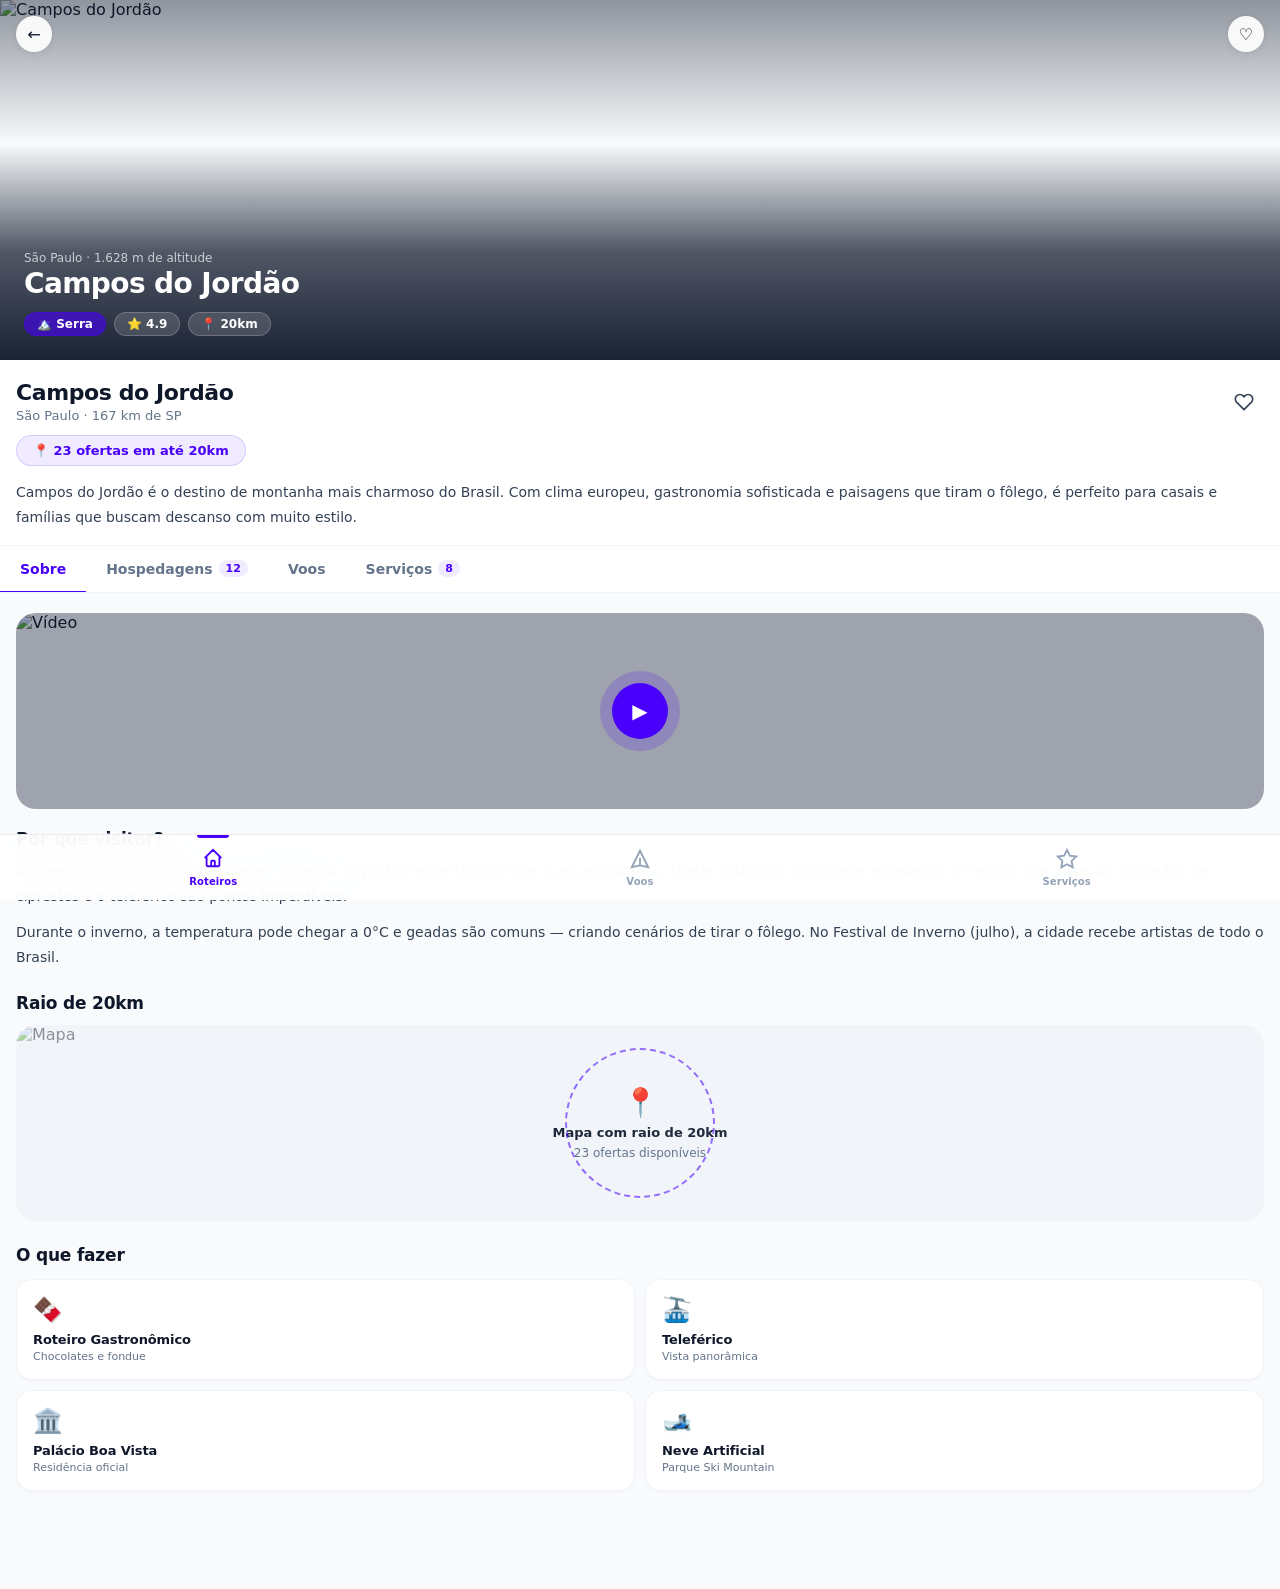
==== roteiro-detalhe.html @ 746cb471 "feat: protótipo navegável Fase 3 — Roteiros, Voos e Serviços Design system v2 mobile-first com primá" ====
<!DOCTYPE html>
<html lang="pt-BR">
<head>
  <meta charset="UTF-8">
  <meta name="viewport" content="width=device-width, initial-scale=1, viewport-fit=cover">
  <title>Campos do Jordão — 5S Hospedagem</title>
  <link rel="stylesheet" href="_styles.css">
</head>
<body>

<main class="app-content no-header">

  <!-- Hero do Destino -->
  <div style="position:relative;height:360px;overflow:hidden;">
    <img src="https://picsum.photos/seed/camposjordao-wide/800/500" alt="Campos do Jordão" style="width:100%;height:100%;object-fit:cover;">
    <div style="position:absolute;inset:0;background:linear-gradient(to bottom,rgba(15,23,42,.45) 0%,transparent 40%,rgba(15,23,42,.72) 70%,rgba(15,23,42,.95) 100%);"></div>
    <div style="position:absolute;top:0;left:0;right:0;z-index:2;display:flex;justify-content:space-between;padding:16px;">
      <a href="roteiros.html" class="gallery-btn">←</a>
      <button class="gallery-btn">♡</button>
    </div>
    <div style="position:absolute;bottom:0;left:0;right:0;z-index:2;padding:24px;">
      <div class="hdc-state">São Paulo · 1.628 m de altitude</div>
      <div class="hdc-title">Campos do Jordão</div>
      <div class="hdc-meta">
        <span class="hdc-tag">🏔️ Serra</span>
        <span class="hdc-tag-white">⭐ 4.9</span>
        <span class="hdc-tag-white">📍 20km</span>
      </div>
    </div>
  </div>

  <!-- Resumo -->
  <div style="padding:20px 16px 16px;background:var(--surface);border-bottom:1px solid var(--border-2);">
    <div class="row-b" style="margin-bottom:12px;">
      <div>
        <h1 style="font-size:22px;font-weight:900;letter-spacing:-.4px;margin-bottom:3px;">Campos do Jordão</h1>
        <p style="font-size:13px;color:var(--muted);">São Paulo · 167 km de SP</p>
      </div>
      <button class="icon-btn">
        <svg width="20" height="20" viewBox="0 0 24 24" fill="none" stroke="currentColor" stroke-width="2"><path d="M20.84 4.61a5.5 5.5 0 0 0-7.78 0L12 5.67l-1.06-1.06a5.5 5.5 0 0 0-7.78 7.78l1.06 1.06L12 21.23l7.78-7.78 1.06-1.06a5.5 5.5 0 0 0 0-7.78z"/></svg>
      </button>
    </div>
    <span class="radius-badge">📍 23 ofertas em até 20km</span>
    <p style="font-size:14px;color:var(--ink-3);line-height:1.75;margin-top:14px;">
      Campos do Jordão é o destino de montanha mais charmoso do Brasil. Com clima europeu, gastronomia sofisticada e paisagens que tiram o fôlego, é perfeito para casais e famílias que buscam descanso com muito estilo.
    </p>
  </div>

  <!-- Tab Nav -->
  <div class="tab-nav" id="tabNav">
    <button class="tab-btn active" onclick="showTab('sobre', this)">Sobre</button>
    <button class="tab-btn" onclick="showTab('hospedagens', this)">Hospedagens <span class="tab-count">12</span></button>
    <button class="tab-btn" onclick="showTab('voos', this)">Voos</button>
    <button class="tab-btn" onclick="showTab('servicos', this)">Serviços <span class="tab-count">8</span></button>
  </div>

  <!-- Tab: Sobre -->
  <div class="tab-panel active" id="tab-sobre">

    <!-- Vídeo placeholder -->
    <div style="border-radius:var(--r-xl);overflow:hidden;height:196px;position:relative;cursor:pointer;margin-bottom:20px;">
      <img src="https://picsum.photos/seed/campos-video/800/400" alt="Vídeo" style="width:100%;height:100%;object-fit:cover;">
      <div style="position:absolute;inset:0;background:rgba(15,23,42,.38);display:flex;align-items:center;justify-content:center;">
        <div style="width:56px;height:56px;background:var(--p);border-radius:50%;display:flex;align-items:center;justify-content:center;font-size:20px;color:#fff;box-shadow:0 0 0 12px rgba(73,1,251,.18);">▶</div>
      </div>
    </div>

    <h3 style="font-size:17px;font-weight:800;letter-spacing:-.2px;margin-bottom:10px;">Por que visitar?</h3>
    <p style="font-size:14px;color:var(--ink-3);line-height:1.75;margin-bottom:12px;">
      Conhecida como a "Suíça Brasileira", Campos do Jordão encanta com suas ruas arborizadas, chalés rústicos e chocolates artesanais. O Palácio Boa Vista, as alamedas de ciprestes e o teleférico são pontos imperdíveis.
    </p>
    <p style="font-size:14px;color:var(--ink-3);line-height:1.75;margin-bottom:24px;">
      Durante o inverno, a temperatura pode chegar a 0°C e geadas são comuns — criando cenários de tirar o fôlego. No Festival de Inverno (julho), a cidade recebe artistas de todo o Brasil.
    </p>

    <!-- Mapa placeholder -->
    <h3 style="font-size:17px;font-weight:800;letter-spacing:-.2px;margin-bottom:12px;">Raio de 20km</h3>
    <div style="border-radius:var(--r-xl);overflow:hidden;height:196px;position:relative;margin-bottom:24px;background:var(--surface-3);">
      <img src="https://picsum.photos/seed/map-campos/800/400" alt="Mapa" style="position:absolute;inset:0;width:100%;height:100%;object-fit:cover;opacity:.45;">
      <div style="position:absolute;inset:0;display:flex;align-items:center;justify-content:center;flex-direction:column;gap:6px;">
        <div style="width:150px;height:150px;border:2px dashed var(--p);border-radius:50%;opacity:.55;position:absolute;"></div>
        <div style="font-size:28px;">📍</div>
        <div style="font-size:13px;font-weight:700;color:var(--ink-2);">Mapa com raio de 20km</div>
        <div style="font-size:12px;color:var(--muted);">23 ofertas disponíveis</div>
      </div>
    </div>

    <!-- O que fazer -->
    <h3 style="font-size:17px;font-weight:800;letter-spacing:-.2px;margin-bottom:14px;">O que fazer</h3>
    <div style="display:grid;grid-template-columns:1fr 1fr;gap:10px;">
      <div style="background:var(--surface);border-radius:var(--r-lg);padding:16px;box-shadow:var(--s-1);border:1px solid var(--border-2);">
        <div style="font-size:24px;margin-bottom:8px;">🍫</div>
        <div style="font-size:13px;font-weight:700;letter-spacing:-.1px;">Roteiro Gastronômico</div>
        <div style="font-size:11px;color:var(--muted);margin-top:3px;">Chocolates e fondue</div>
      </div>
      <div style="background:var(--surface);border-radius:var(--r-lg);padding:16px;box-shadow:var(--s-1);border:1px solid var(--border-2);">
        <div style="font-size:24px;margin-bottom:8px;">🚠</div>
        <div style="font-size:13px;font-weight:700;letter-spacing:-.1px;">Teleférico</div>
        <div style="font-size:11px;color:var(--muted);margin-top:3px;">Vista panorâmica</div>
      </div>
      <div style="background:var(--surface);border-radius:var(--r-lg);padding:16px;box-shadow:var(--s-1);border:1px solid var(--border-2);">
        <div style="font-size:24px;margin-bottom:8px;">🏛️</div>
        <div style="font-size:13px;font-weight:700;letter-spacing:-.1px;">Palácio Boa Vista</div>
        <div style="font-size:11px;color:var(--muted);margin-top:3px;">Residência oficial</div>
      </div>
      <div style="background:var(--surface);border-radius:var(--r-lg);padding:16px;box-shadow:var(--s-1);border:1px solid var(--border-2);">
        <div style="font-size:24px;margin-bottom:8px;">🎿</div>
        <div style="font-size:13px;font-weight:700;letter-spacing:-.1px;">Neve Artificial</div>
        <div style="font-size:11px;color:var(--muted);margin-top:3px;">Parque Ski Mountain</div>
      </div>
    </div>
  </div>

  <!-- Tab: Hospedagens -->
  <div class="tab-panel" id="tab-hospedagens">
    <div class="chip-row" style="padding:0;margin-bottom:14px;">
      <button class="chip active" onclick="filterTabChip(this)">Todos</button>
      <button class="chip" onclick="filterTabChip(this)">Hotel</button>
      <button class="chip" onclick="filterTabChip(this)">Pousada</button>
      <button class="chip" onclick="filterTabChip(this)">Chalé</button>
      <button class="chip" onclick="filterTabChip(this)">Resort</button>
    </div>
    <p style="font-size:13px;color:var(--muted);margin-bottom:16px;">12 opções em até 20km de Campos do Jordão</p>
    <div class="hosp-list">
      <a href="roteiro-detalhe.html">
      <div class="hosp-card">
        <img src="https://picsum.photos/seed/hotel-campos1/200/200" alt="Hotel">
        <div class="hosp-body">
          <div class="hosp-name">Hotel Villa di Montagna</div>
          <div class="hosp-type">3,2 km · Pousada · 4 estrelas</div>
          <div class="hosp-footer">
            <div class="hosp-rating">★ 4.9 · (128)</div>
            <div class="hosp-price">R$480<span>/noite</span></div>
          </div>
        </div>
      </div>
      </a>
      <a href="roteiro-detalhe.html">
      <div class="hosp-card">
        <img src="https://picsum.photos/seed/hotel-campos2/200/200" alt="Chalé">
        <div class="hosp-body">
          <div class="hosp-name">Chalé Capivari Suite</div>
          <div class="hosp-type">1,8 km · Chalé · Boutique</div>
          <div class="hosp-footer">
            <div class="hosp-rating">★ 4.8 · (94)</div>
            <div class="hosp-price">R$320<span>/noite</span></div>
          </div>
        </div>
      </div>
      </a>
      <a href="roteiro-detalhe.html">
      <div class="hosp-card">
        <img src="https://picsum.photos/seed/hotel-campos3/200/200" alt="Pousada">
        <div class="hosp-body">
          <div class="hosp-name">Pousada das Orquídeas</div>
          <div class="hosp-type">6,4 km · Pousada · Familiar</div>
          <div class="hosp-footer">
            <div class="hosp-rating">★ 4.7 · (61)</div>
            <div class="hosp-price">R$210<span>/noite</span></div>
          </div>
        </div>
      </div>
      </a>
      <a href="roteiro-detalhe.html">
      <div class="hosp-card">
        <img src="https://picsum.photos/seed/hotel-campos4/200/200" alt="Resort">
        <div class="hosp-body">
          <div class="hosp-name">Resort Toriba</div>
          <div class="hosp-type">4,1 km · Resort · Luxo</div>
          <div class="hosp-footer">
            <div class="hosp-rating">★ 4.9 · (312)</div>
            <div class="hosp-price">R$950<span>/noite</span></div>
          </div>
        </div>
      </div>
      </a>
    </div>
  </div>

  <!-- Tab: Voos -->
  <div class="tab-panel" id="tab-voos">
    <div style="background:var(--p-08);border-radius:var(--r-lg);padding:14px 16px;margin-bottom:20px;display:flex;gap:12px;align-items:flex-start;border:1px solid var(--p-14);">
      <span style="font-size:20px;">✈️</span>
      <div>
        <p style="font-size:13px;font-weight:700;color:var(--p);margin-bottom:3px;">Aeroporto mais próximo</p>
        <p style="font-size:13px;color:var(--ink-3);line-height:1.5;">São José dos Campos (SJK) — 54 km · ou Congonhas (CGH) · 167 km</p>
      </div>
    </div>
    <h3 style="font-size:17px;font-weight:800;letter-spacing:-.2px;margin-bottom:14px;">Voos disponíveis</h3>
    <div class="flight-list">

      <div class="flight-card best" onclick="openModal()">
        <div class="flight-best-label">Melhor opção</div>
        <div class="fl-airline" style="margin-top:10px;">
          <div class="fl-airline-logo" style="background:var(--p-08);color:var(--p);">AZ</div>
          <div class="fl-airline-name">Azul Linhas Aéreas</div>
        </div>
        <div class="fl-route">
          <div style="text-align:left;">
            <div class="fl-time">07:30</div>
            <div style="font-size:11px;color:var(--muted);">PTO</div>
          </div>
          <div class="fl-mid">
            <div class="fl-duration">1h 45min</div>
            <div class="fl-mid-line"></div>
            <div class="fl-direct">Direto</div>
          </div>
          <div style="text-align:right;">
            <div class="fl-time">09:15</div>
            <div style="font-size:11px;color:var(--muted);">SJK</div>
          </div>
        </div>
        <div class="fl-footer">
          <div>
            <div class="fl-price">R$ 487</div>
            <div class="fl-price-note">por pessoa · ida e volta</div>
          </div>
          <button class="btn-fl" onclick="event.stopPropagation();openModal()">Ver voo</button>
        </div>
      </div>

      <div class="flight-card" onclick="openModal()">
        <div class="fl-airline">
          <div class="fl-airline-logo" style="background:#fff0f0;color:#c00;">LA</div>
          <div class="fl-airline-name">LATAM Airlines</div>
        </div>
        <div class="fl-route">
          <div style="text-align:left;">
            <div class="fl-time">13:50</div>
            <div style="font-size:11px;color:var(--muted);">PTO</div>
          </div>
          <div class="fl-mid">
            <div class="fl-duration">2h 20min</div>
            <div class="fl-mid-line"></div>
            <div class="fl-stop">1 escala</div>
          </div>
          <div style="text-align:right;">
            <div class="fl-time">16:10</div>
            <div style="font-size:11px;color:var(--muted);">CGH</div>
          </div>
        </div>
        <div class="fl-footer">
          <div>
            <div class="fl-price">R$ 612</div>
            <div class="fl-price-note">por pessoa · ida e volta</div>
          </div>
          <button class="btn-fl" onclick="event.stopPropagation();openModal()">Ver voo</button>
        </div>
      </div>

    </div>
    <a href="voos.html" style="display:block;text-align:center;margin-top:20px;font-size:14px;font-weight:700;color:var(--p);">Ver mais voos →</a>
  </div>

  <!-- Tab: Serviços -->
  <div class="tab-panel" id="tab-servicos">
    <div class="chip-row" style="padding:0;margin-bottom:14px;">
      <button class="chip active" onclick="filterTabChip(this)">Todos</button>
      <button class="chip" onclick="filterTabChip(this)">🍽️ Gastro</button>
      <button class="chip" onclick="filterTabChip(this)">🧗 Aventura</button>
      <button class="chip" onclick="filterTabChip(this)">💆 Spa</button>
      <button class="chip" onclick="filterTabChip(this)">🏛️ Cultura</button>
    </div>
    <p style="font-size:13px;color:var(--muted);margin-bottom:16px;">8 serviços disponíveis na região</p>
    <div class="exp-grid">
      <a href="servico-detalhe.html">
      <div class="exp-card">
        <div class="card-carousel">
          <div class="cc-track">
            <img src="https://picsum.photos/seed/fondue-campos/400/280" alt="Fondue">
            <img src="https://picsum.photos/seed/fondue-campos-2/400/280" alt="Fondue">
            <img src="https://picsum.photos/seed/fondue-campos-3/400/280" alt="Fondue">
          </div>
          <div class="cc-dots">
            <span class="cc-dot active"></span><span class="cc-dot"></span><span class="cc-dot"></span>
          </div>
          <button class="cc-fav" onclick="event.preventDefault()">♡</button>
        </div>
        <div class="exp-body">
          <div class="exp-cat gastro">Gastronomia</div>
          <h3>Jantar de Fondue Suíço</h3>
          <div class="exp-rating"><span class="star">★</span> 4.9 · (87)</div>
          <div class="exp-price">R$ 180 <span>/ pessoa</span></div>
        </div>
      </div>
      </a>
      <a href="servico-detalhe.html">
      <div class="exp-card">
        <div class="card-carousel">
          <div class="cc-track">
            <img src="https://picsum.photos/seed/trekking-campos/400/280" alt="Trekking">
            <img src="https://picsum.photos/seed/trekking-campos-2/400/280" alt="Trekking">
            <img src="https://picsum.photos/seed/trekking-campos-3/400/280" alt="Trekking">
          </div>
          <div class="cc-dots">
            <span class="cc-dot active"></span><span class="cc-dot"></span><span class="cc-dot"></span>
          </div>
          <button class="cc-fav" onclick="event.preventDefault()">♡</button>
        </div>
        <div class="exp-body">
          <div class="exp-cat aventura">Aventura</div>
          <h3>Trekking Pico do Itapeva</h3>
          <div class="exp-rating"><span class="star">★</span> 4.8 · (54)</div>
          <div class="exp-price">R$ 90 <span>/ pessoa</span></div>
        </div>
      </div>
      </a>
      <a href="servico-detalhe.html">
      <div class="exp-card">
        <div class="card-carousel">
          <div class="cc-track">
            <img src="https://picsum.photos/seed/spa-campos/400/280" alt="Spa">
            <img src="https://picsum.photos/seed/spa-campos-2/400/280" alt="Spa">
            <img src="https://picsum.photos/seed/spa-campos-3/400/280" alt="Spa">
          </div>
          <div class="cc-dots">
            <span class="cc-dot active"></span><span class="cc-dot"></span><span class="cc-dot"></span>
          </div>
          <button class="cc-fav" onclick="event.preventDefault()">♡</button>
        </div>
        <div class="exp-body">
          <div class="exp-cat spa">Spa & Bem-estar</div>
          <h3>Day Spa Completo</h3>
          <div class="exp-rating"><span class="star">★</span> 5.0 · (42)</div>
          <div class="exp-price">R$ 350 <span>/ pessoa</span></div>
        </div>
      </div>
      </a>
      <a href="servico-detalhe.html">
      <div class="exp-card">
        <div class="card-carousel">
          <div class="cc-track">
            <img src="https://picsum.photos/seed/chocolate-campos/400/280" alt="Chocolate">
            <img src="https://picsum.photos/seed/chocolate-campos-2/400/280" alt="Chocolate">
            <img src="https://picsum.photos/seed/chocolate-campos-3/400/280" alt="Chocolate">
          </div>
          <div class="cc-dots">
            <span class="cc-dot active"></span><span class="cc-dot"></span><span class="cc-dot"></span>
          </div>
          <button class="cc-fav" onclick="event.preventDefault()">♡</button>
        </div>
        <div class="exp-body">
          <div class="exp-cat gastro">Gastronomia</div>
          <h3>Tour Chocolateria Artesanal</h3>
          <div class="exp-rating"><span class="star">★</span> 4.7 · (130)</div>
          <div class="exp-price">R$ 65 <span>/ pessoa</span></div>
        </div>
      </div>
      </a>
    </div>
    <a href="servicos.html" style="display:block;text-align:center;margin-top:20px;font-size:14px;font-weight:700;color:var(--p);">Ver todos os serviços →</a>
  </div>

</main>

<!-- Bottom Nav -->
<nav class="bottom-nav">
  <a href="roteiros.html" class="bn-item active">
    <div class="bn-icon">
      <svg width="22" height="22" viewBox="0 0 24 24" fill="none" stroke="currentColor" stroke-width="2"><path d="M3 12l2-2m0 0l7-7 7 7M5 10v10a1 1 0 001 1h3m10-11l2 2m-2-2v10a1 1 0 01-1 1h-3m-6 0a1 1 0 001-1v-4a1 1 0 011-1h2a1 1 0 011 1v4a1 1 0 001 1m-6 0h6"/></svg>
    </div>
    <span>Roteiros</span>
  </a>
  <a href="voos.html" class="bn-item">
    <div class="bn-icon">
      <svg width="22" height="22" viewBox="0 0 24 24" fill="none" stroke="currentColor" stroke-width="2"><path d="M12 19l9 2-9-18-9 18 9-2zm0 0v-8"/></svg>
    </div>
    <span>Voos</span>
  </a>
  <a href="servicos.html" class="bn-item">
    <div class="bn-icon">
      <svg width="22" height="22" viewBox="0 0 24 24" fill="none" stroke="currentColor" stroke-width="2"><path d="M12 2l3.09 6.26L22 9.27l-5 4.87 1.18 6.88L12 17.77l-6.18 3.25L7 14.14 2 9.27l6.91-1.01L12 2z"/></svg>
    </div>
    <span>Serviços</span>
  </a>
</nav>

<!-- Modal Parceiro Voos -->
<div class="modal-backdrop" id="modalVoo" onclick="closeModal(event)">
  <div class="bottom-sheet" onclick="event.stopPropagation()">
    <div class="bs-handle"></div>
    <div class="bs-icon">✈️</div>
    <div class="bs-title">Emissão via parceiro</div>
    <div class="bs-desc">
      As passagens aéreas são emitidas pelo nosso parceiro especializado, que cuida de toda a operação e envio das passagens para você.
    </div>
    <div class="bs-actions">
      <button class="btn-whatsapp">💬 Falar com o parceiro</button>
      <button class="btn-outline" onclick="closeModal()">Fechar</button>
    </div>
  </div>
</div>

<script>
function initCarousels() {
  document.querySelectorAll('.cc-track').forEach(track => {
    const dots = track.closest('.card-carousel').querySelectorAll('.cc-dot');
    track.addEventListener('scroll', () => {
      const idx = Math.round(track.scrollLeft / track.offsetWidth);
      dots.forEach((d, i) => d.classList.toggle('active', i === idx));
    }, { passive: true });
  });
}
document.addEventListener('DOMContentLoaded', initCarousels);
function showTab(id, btn) {
  document.querySelectorAll('.tab-panel').forEach(p => p.classList.remove('active'));
  document.querySelectorAll('.tab-btn').forEach(b => b.classList.remove('active'));
  document.getElementById('tab-' + id).classList.add('active');
  btn.classList.add('active');
}
function filterTabChip(el) {
  el.closest('.chip-row').querySelectorAll('.chip').forEach(c => c.classList.remove('active'));
  el.classList.add('active');
}
function openModal() { document.getElementById('modalVoo').classList.add('open'); }
function closeModal(e) {
  if (!e || e.target === document.getElementById('modalVoo')) {
    document.getElementById('modalVoo').classList.remove('open');
  }
}
</script>
</body>
</html>
---- _styles.css ----
/* ====================================================
   5S Hospedagem · Design System v2
   Mobile-first · Premium Travel · #4901FB
   ==================================================== */

/* ── Tokens ─────────────────────────────────────────── */
:root {
  /* Brand */
  --p:        #4901FB;
  --p-dark:   #3800D0;
  --p-deep:   #2B009E;
  --p-08:     rgba(73,1,251,.08);
  --p-14:     rgba(73,1,251,.14);
  --p-24:     rgba(73,1,251,.24);
  --red:      #FF2D55;
  --red-08:   rgba(255,45,85,.08);
  --green:    #00C172;
  --amber:    #FF9500;

  /* Slate neutrals (blue-tinted, premium feel) */
  --ink:      #0F172A;
  --ink-2:    #1E293B;
  --ink-3:    #334155;
  --muted:    #64748B;
  --subtle:   #94A3B8;
  --border:   #E2E8F0;
  --border-2: #F1F5F9;
  --surface:  #FFFFFF;
  --surface-2:#F8FAFC;
  --surface-3:#F1F5F9;

  /* Radius */
  --r-xs:   4px;
  --r-sm:   8px;
  --r-md:   12px;
  --r-lg:   16px;
  --r-xl:   20px;
  --r-2xl:  24px;
  --r-3xl:  32px;
  --r-full: 9999px;

  /* Shadow — layered, soft */
  --s-1: 0 1px 2px rgba(15,23,42,.04);
  --s-2: 0 2px 8px rgba(15,23,42,.06), 0 0 0 1px rgba(15,23,42,.04);
  --s-3: 0 8px 24px rgba(15,23,42,.10), 0 0 0 1px rgba(15,23,42,.04);
  --s-4: 0 20px 48px rgba(15,23,42,.16), 0 0 0 1px rgba(15,23,42,.06);
  --s-p: 0 8px 28px rgba(73,1,251,.28);
  --s-p-sm: 0 4px 12px rgba(73,1,251,.22);

  /* Layout */
  --header-h: 56px;
  --nav-h:    66px;
  --safe-b:   env(safe-area-inset-bottom, 0px);
  --page-px:  16px;
}

/* ── Reset ───────────────────────────────────────────── */
*, *::before, *::after { margin:0; padding:0; box-sizing:border-box; }
html { -webkit-text-size-adjust:100%; scroll-behavior:smooth; }
body {
  font-family: -apple-system, BlinkMacSystemFont, 'Inter', 'SF Pro Text', 'Segoe UI', system-ui, sans-serif;
  background: var(--surface-2);
  color: var(--ink);
  -webkit-font-smoothing: antialiased;
  -moz-osx-font-smoothing: grayscale;
  overscroll-behavior-y: none;
}
a { text-decoration:none; color:inherit; -webkit-tap-highlight-color:transparent; }
img { display:block; max-width:100%; }
button { cursor:pointer; font-family:inherit; border:none; background:none; -webkit-tap-highlight-color:transparent; }
ul, ol { list-style:none; }
input, select, textarea { font-family:inherit; }

/* ── Typography ──────────────────────────────────────── */
.t-display { font-size:34px; font-weight:800; letter-spacing:-1px; line-height:1.1; }
.t-title-1 { font-size:26px; font-weight:800; letter-spacing:-.6px; line-height:1.2; }
.t-title-2 { font-size:20px; font-weight:700; letter-spacing:-.4px; line-height:1.3; }
.t-title-3 { font-size:17px; font-weight:700; letter-spacing:-.2px; line-height:1.4; }
.t-body     { font-size:15px; font-weight:400; line-height:1.6; }
.t-body-sm  { font-size:13px; font-weight:400; line-height:1.5; }
.t-caption  { font-size:11px; font-weight:600; letter-spacing:.4px; text-transform:uppercase; }
.t-label    { font-size:12px; font-weight:500; }
.fw-400 { font-weight:400; } .fw-500 { font-weight:500; }
.fw-600 { font-weight:600; } .fw-700 { font-weight:700; }
.fw-800 { font-weight:800; } .fw-900 { font-weight:900; }
.c-ink    { color:var(--ink); }
.c-muted  { color:var(--muted); }
.c-subtle { color:var(--subtle); }
.c-p      { color:var(--p); }
.c-red    { color:var(--red); }
.c-white  { color:#fff; }

/* ── App Shell ───────────────────────────────────────── */
.app-shell { display:flex; flex-direction:column; min-height:100dvh; }

.app-header {
  position: fixed; top:0; left:0; right:0; z-index:200;
  height: var(--header-h);
  background: rgba(255,255,255,.92);
  backdrop-filter: blur(24px) saturate(200%);
  -webkit-backdrop-filter: blur(24px) saturate(200%);
  border-bottom: .5px solid rgba(15,23,42,.08);
  display: flex; align-items:center;
  padding: 0 var(--page-px);
  gap: 10px;
}
.app-header.transparent {
  background: transparent;
  backdrop-filter: none;
  border-bottom: none;
  position: absolute;
}
.app-logo {
  flex: 1;
  display: flex; flex-direction:column;
}
.app-logo-name {
  font-size: 18px; font-weight: 900;
  color: var(--p); letter-spacing: -.5px;
  line-height: 1.1;
}
.app-logo-sub {
  font-size: 10px; font-weight: 500;
  color: var(--muted); letter-spacing: .1px;
}

.app-content {
  flex: 1;
  padding-top: var(--header-h);
  padding-bottom: calc(var(--nav-h) + var(--safe-b) + 12px);
}
.app-content.no-header { padding-top: 0; }

.icon-btn {
  width: 40px; height: 40px;
  border-radius: var(--r-full);
  display: flex; align-items:center; justify-content:center;
  color: var(--ink-3); font-size:18px;
  transition: background .15s;
  flex-shrink: 0;
}
.icon-btn:hover { background: var(--surface-3); }
.avatar-btn {
  width: 36px; height: 36px;
  border-radius: var(--r-full);
  background: linear-gradient(135deg, var(--p), #7c3aed);
  color: #fff; font-size: 14px; font-weight: 800;
  display: flex; align-items:center; justify-content:center;
  flex-shrink: 0;
  border: 2px solid rgba(255,255,255,.9);
  box-shadow: var(--s-p-sm);
}

/* ── Bottom Nav ──────────────────────────────────────── */
.bottom-nav {
  position: fixed; bottom:0; left:0; right:0; z-index:200;
  height: calc(var(--nav-h) + var(--safe-b));
  background: rgba(255,255,255,.94);
  backdrop-filter: blur(32px) saturate(200%);
  -webkit-backdrop-filter: blur(32px) saturate(200%);
  border-top: .5px solid rgba(15,23,42,.08);
  display: flex; align-items:flex-start;
  padding-top: 8px;
  padding-bottom: var(--safe-b);
}
.bn-item {
  flex: 1;
  display: flex; flex-direction:column;
  align-items: center; gap: 3px;
  padding: 2px 4px;
  color: var(--subtle);
  font-size: 10px; font-weight: 600;
  letter-spacing: .1px;
  position: relative;
  transition: color .2s;
}
.bn-item.active { color: var(--p); }
.bn-item.active::before {
  content: '';
  position: absolute; top: -8px;
  left: 50%; transform: translateX(-50%);
  width: 32px; height: 3px;
  background: var(--p);
  border-radius: 0 0 var(--r-full) var(--r-full);
  animation: slideIn .25s cubic-bezier(.34,1.56,.64,1) both;
}
@keyframes slideIn { from { width:0; opacity:0; } to { width:32px; opacity:1; } }
.bn-icon {
  width: 28px; height: 28px;
  display: flex; align-items:center; justify-content:center;
  transition: transform .2s cubic-bezier(.34,1.56,.64,1);
}
.bn-item.active .bn-icon { transform: translateY(-1px); }

/* ── Search Pill ─────────────────────────────────────── */
.search-pill {
  display: flex; align-items:center; gap:14px;
  background: var(--surface);
  border-radius: var(--r-full);
  box-shadow: var(--s-3);
  padding: 12px 14px 12px 16px;
  cursor: pointer;
  transition: box-shadow .2s, transform .15s;
  border: 1.5px solid transparent;
}
.search-pill:hover {
  box-shadow: var(--s-4);
  border-color: var(--p-14);
  transform: translateY(-1px);
}
.search-pill:active { transform: scale(.98); }
.sp-icon { color: var(--p); flex-shrink:0; display:flex; }
.sp-body { flex:1; min-width:0; }
.sp-main { display:block; font-size:15px; font-weight:700; color:var(--ink); letter-spacing:-.1px; }
.sp-sub  { display:block; font-size:12px; color:var(--subtle); margin-top:1px; }
.sp-btn {
  width: 38px; height: 38px;
  background: var(--p);
  border-radius: var(--r-full);
  display: flex; align-items:center; justify-content:center;
  flex-shrink: 0;
  color: #fff; font-size:16px;
  box-shadow: var(--s-p-sm);
}

/* ── Chip Row ────────────────────────────────────────── */
.chip-row {
  display: flex; gap: 8px;
  overflow-x: auto; padding: 0 var(--page-px);
  scrollbar-width: none; -webkit-overflow-scrolling: touch;
  scroll-snap-type: x mandatory;
}
.chip-row::-webkit-scrollbar { display:none; }
.chip {
  display: inline-flex; align-items:center; gap:5px;
  white-space: nowrap; flex-shrink: 0;
  background: var(--surface);
  border: 1.5px solid var(--border);
  border-radius: var(--r-full);
  padding: 8px 15px;
  font-size: 13px; font-weight: 600;
  color: var(--ink-3);
  cursor: pointer;
  transition: all .15s;
  scroll-snap-align: start;
}
.chip:hover { border-color: var(--ink-3); }
.chip:active { transform: scale(.95); }
.chip.active {
  background: var(--ink);
  border-color: var(--ink);
  color: #fff;
}

/* ── Section ─────────────────────────────────────────── */
.section { padding: 28px 0; }
.section-hd {
  display: flex; justify-content:space-between; align-items:center;
  padding: 0 var(--page-px); margin-bottom:18px;
}
.section-hd-title {
  font-size: 20px; font-weight: 800; letter-spacing:-.4px;
}
.section-hd-link {
  font-size: 13px; font-weight: 600; color: var(--p);
}
.section-hd-link:hover { text-decoration:underline; }

/* ── Hero Destination Card (full-width, tall) ────────── */
.hero-dest-card {
  margin: 0 var(--page-px);
  border-radius: var(--r-2xl);
  overflow: hidden;
  aspect-ratio: 4/5;
  position: relative;
  cursor: pointer;
  box-shadow: var(--s-3);
}
.hero-dest-card img {
  width:100%; height:100%; object-fit:cover;
  transition: transform .4s ease;
}
.hero-dest-card:hover img { transform: scale(1.03); }
.hero-dest-card::after {
  content:'';
  position:absolute; inset:0;
  background: linear-gradient(to bottom,
    rgba(15,23,42,0) 35%,
    rgba(15,23,42,.7) 75%,
    rgba(15,23,42,.92) 100%
  );
}
.hdc-content {
  position: absolute; bottom:0; left:0; right:0; z-index:2;
  padding: 24px;
}
.hdc-badge {
  display: inline-flex; align-items:center; gap:5px;
  background: rgba(255,255,255,.15);
  backdrop-filter: blur(8px);
  border: 1px solid rgba(255,255,255,.2);
  border-radius: var(--r-full);
  color: #fff; font-size:11px; font-weight:700;
  padding: 4px 12px; margin-bottom:10px;
  letter-spacing:.3px; text-transform:uppercase;
}
.hdc-state { font-size:12px; color:rgba(255,255,255,.7); margin-bottom:4px; font-weight:500; }
.hdc-title { font-size:28px; font-weight:900; color:#fff; letter-spacing:-.6px; line-height:1.1; margin-bottom:12px; }
.hdc-meta { display:flex; gap:8px; flex-wrap:wrap; }
.hdc-tag {
  background: rgba(73,1,251,.6);
  backdrop-filter: blur(8px);
  border: 1px solid rgba(73,1,251,.4);
  border-radius: var(--r-full);
  color: #fff; font-size:12px; font-weight:600;
  padding: 4px 12px;
}
.hdc-tag-white {
  background: rgba(255,255,255,.15);
  backdrop-filter: blur(8px);
  border: 1px solid rgba(255,255,255,.2);
  border-radius: var(--r-full);
  color: #fff; font-size:12px; font-weight:600;
  padding: 4px 12px;
}

/* ── Destination Card (scroll horizontal) ────────────── */
.dest-scroll {
  display: flex; gap: 14px;
  overflow-x: auto; padding: 4px var(--page-px) 4px;
  scrollbar-width:none; -webkit-overflow-scrolling:touch;
  scroll-snap-type: x mandatory;
}
.dest-scroll::-webkit-scrollbar { display:none; }
.dest-card {
  flex-shrink:0; width: 190px;
  background: var(--surface);
  border-radius: var(--r-xl);
  overflow: hidden;
  box-shadow: var(--s-2);
  cursor: pointer;
  transition: all .2s;
  scroll-snap-align: start;
  position: relative;
}
.dest-card:hover { transform:translateY(-3px); box-shadow:var(--s-3); }
.dest-card img { width:100%; height:130px; object-fit:cover; }
.dest-card-body { padding:12px 13px 14px; }
.dc-state { font-size:10px; font-weight:700; color:var(--subtle); text-transform:uppercase; letter-spacing:.5px; margin-bottom:3px; }
.dest-card h3 { font-size:15px; font-weight:800; letter-spacing:-.2px; margin-bottom:8px; }
.dc-meta { display:flex; justify-content:space-between; align-items:center; }
.dc-offers { font-size:12px; font-weight:600; color:var(--p); }
.dc-dist { font-size:11px; color:var(--subtle); }
.dest-card .heart {
  position:absolute; top:10px; right:10px;
  width:28px; height:28px;
  background:rgba(255,255,255,.85);
  backdrop-filter:blur(4px);
  border-radius:var(--r-full);
  display:flex; align-items:center; justify-content:center;
  font-size:13px; color:var(--subtle);
  box-shadow:var(--s-1);
}

/* ── Grid Cards (2-col) ──────────────────────────────── */
.dest-grid {
  display: grid; grid-template-columns:1fr 1fr;
  gap: 14px; padding: 0 var(--page-px);
}
.dest-grid-card {
  background: var(--surface);
  border-radius: var(--r-lg);
  overflow: hidden;
  box-shadow: var(--s-1);
  cursor: pointer;
  transition: all .2s;
  position: relative;
}
.dest-grid-card:hover { transform:translateY(-2px); box-shadow:var(--s-3); }
.dest-grid-card img { width:100%; aspect-ratio:1; object-fit:cover; }
.dest-grid-card::after {
  content:'';
  position:absolute; inset:0;
  background:linear-gradient(to bottom,transparent 45%,rgba(15,23,42,.7) 100%);
}
.dgc-content {
  position:absolute; bottom:0; left:0; right:0; z-index:1;
  padding:10px 12px;
}
.dgc-name { font-size:14px; font-weight:800; color:#fff; letter-spacing:-.2px; }
.dgc-sub  { font-size:11px; color:rgba(255,255,255,.7); }
.dgc-badge {
  position:absolute; top:8px; left:8px; z-index:2;
  background:rgba(255,255,255,.18);
  backdrop-filter:blur(8px);
  border:1px solid rgba(255,255,255,.25);
  color:#fff; font-size:10px; font-weight:700;
  padding:3px 8px; border-radius:var(--r-full);
  letter-spacing:.2px;
}

/* ── Experience Card (Portrait) ──────────────────────── */
.exp-grid {
  display:grid; grid-template-columns:1fr 1fr;
  gap:14px; padding:0 var(--page-px);
}
.exp-card {
  background: var(--surface);
  border-radius: var(--r-xl);
  overflow: hidden;
  box-shadow: var(--s-1);
  cursor: pointer;
  transition: all .2s;
}
.exp-card:hover { transform:translateY(-3px); box-shadow:var(--s-3); }
.exp-body { padding:13px 14px; }
.exp-cat {
  display:inline-block;
  font-size:10px; font-weight:700;
  text-transform:uppercase; letter-spacing:.5px;
  padding:3px 9px;
  border-radius:var(--r-full);
  margin-bottom:6px;
}
.exp-cat.gastro    { background:#FCE7F3; color:#9D174D; }
.exp-cat.aventura  { background:#EFF6FF; color:#1D4ED8; }
.exp-cat.spa       { background:#ECFDF5; color:#065F46; }
.exp-cat.cultura   { background:var(--p-08); color:var(--p); }
.exp-cat.natureza  { background:#F0FDF4; color:#166534; }
.exp-cat.evento    { background:#FFF7ED; color:#C2410C; }
.exp-cat.praia     { background:#E0F2FE; color:#0369A1; }
.exp-cat.serra     { background:#F1F5F9; color:#334155; }
.exp-cat.historico { background:#FEF3C7; color:#92400E; }
.exp-cat.gastro2   { background:#FEF9C3; color:#854D0E; }
.exp-card > img { width:100%; aspect-ratio:4/3; object-fit:cover; }
.exp-card h3 { font-size:14px; font-weight:700; letter-spacing:-.1px; line-height:1.35; margin-bottom:6px; }
.exp-rating { display:flex; align-items:center; gap:3px; font-size:12px; color:var(--muted); margin-bottom:8px; }
.exp-rating .star { color:#FF385C; font-size:11px; }
.exp-price { font-size:15px; font-weight:800; color:var(--ink); letter-spacing:-.2px; }
.exp-price span { font-size:11px; font-weight:400; color:var(--muted); }

/* ── Featured Card (full width highlight) ────────────── */
.featured-card {
  margin: 0 var(--page-px);
  border-radius: var(--r-2xl);
  overflow: hidden;
  position: relative;
  cursor: pointer;
  box-shadow: var(--s-3);
}
.featured-card img { width:100%; height:220px; object-fit:cover; }
.featured-card::after {
  content:'';
  position:absolute; inset:0;
  background:linear-gradient(to bottom,rgba(15,23,42,.05) 20%,rgba(15,23,42,.75) 100%);
}
.featured-content {
  position:absolute; bottom:0; left:0; right:0; z-index:2;
  padding:20px;
}
.featured-cat {
  display:inline-block;
  background:var(--p); color:#fff;
  font-size:10px; font-weight:700;
  text-transform:uppercase; letter-spacing:.6px;
  padding:3px 10px; border-radius:var(--r-full);
  margin-bottom:8px;
}
.featured-title { font-size:20px; font-weight:900; color:#fff; letter-spacing:-.4px; margin-bottom:8px; }
.featured-meta { display:flex; justify-content:space-between; align-items:center; }

/* ── Hotel/Hosp Card ─────────────────────────────────── */
.hosp-list { display:flex; flex-direction:column; gap:14px; }
.hosp-card {
  display:flex; gap:0;
  background:var(--surface);
  border-radius:var(--r-lg);
  overflow:hidden;
  box-shadow:var(--s-1);
  cursor:pointer;
  transition:all .2s;
}
.hosp-card:hover { box-shadow:var(--s-3); }
.hosp-card img { width:96px; height:96px; object-fit:cover; flex-shrink:0; }
.hosp-body { padding:12px 14px; flex:1; display:flex; flex-direction:column; min-width:0; }
.hosp-name { font-size:14px; font-weight:700; letter-spacing:-.1px; margin-bottom:2px; }
.hosp-type { font-size:12px; color:var(--muted); margin-bottom:auto; }
.hosp-footer { display:flex; justify-content:space-between; align-items:flex-end; margin-top:10px; }
.hosp-rating { font-size:12px; color:var(--muted); display:flex; align-items:center; gap:3px; }
.hosp-price { font-size:16px; font-weight:800; color:var(--ink); letter-spacing:-.3px; }
.hosp-price span { font-size:11px; font-weight:400; color:var(--muted); }

/* ── Flight Card ─────────────────────────────────────── */
.flight-list { display:flex; flex-direction:column; gap:10px; }
.flight-card {
  background:var(--surface);
  border-radius:var(--r-lg);
  padding:16px;
  box-shadow:var(--s-1);
  cursor:pointer;
  transition:all .2s;
  border:1.5px solid transparent;
  position:relative;
}
.flight-card:hover { box-shadow:var(--s-3); border-color:var(--p-14); }
.flight-card.best { border-color:var(--p); }
.flight-best-label {
  position:absolute; top:-1px; left:16px;
  background:var(--p); color:#fff;
  font-size:9px; font-weight:800;
  letter-spacing:.6px; text-transform:uppercase;
  padding:2px 8px; border-radius:0 0 var(--r-sm) var(--r-sm);
}
.fl-airline { display:flex; align-items:center; gap:10px; margin-bottom:14px; }
.fl-airline-logo {
  width:32px; height:32px;
  border-radius:var(--r-sm);
  display:flex; align-items:center; justify-content:center;
  font-size:10px; font-weight:800;
  flex-shrink:0;
}
.fl-airline-name { font-size:13px; font-weight:600; color:var(--ink-3); }
.fl-route {
  display:flex; align-items:center;
  justify-content:space-between;
  margin-bottom:12px;
}
.fl-time { font-size:20px; font-weight:800; letter-spacing:-.4px; }
.fl-mid { flex:1; text-align:center; padding:0 10px; }
.fl-mid-line {
  height:1px; background:var(--border);
  position:relative; margin:4px 0;
}
.fl-mid-line::after {
  content:'›'; position:absolute;
  right:-4px; top:50%; transform:translateY(-50%);
  font-size:14px; color:var(--subtle);
}
.fl-duration { font-size:11px; color:var(--muted); }
.fl-direct { font-size:11px; font-weight:700; color:var(--green); }
.fl-stop   { font-size:11px; font-weight:700; color:var(--amber); }
.fl-footer {
  display:flex; justify-content:space-between; align-items:center;
  padding-top:12px; border-top:1px solid var(--border-2);
}
.fl-price { font-size:22px; font-weight:900; color:var(--p); letter-spacing:-.5px; }
.fl-price-note { font-size:11px; color:var(--subtle); margin-top:1px; }
.btn-fl {
  background:var(--p); color:#fff;
  border-radius:var(--r-full);
  padding:9px 18px;
  font-size:13px; font-weight:700;
  transition:all .15s;
  box-shadow:var(--s-p-sm);
}
.btn-fl:hover { background:var(--p-dark); transform:translateY(-1px); }

/* ── Tab Nav ─────────────────────────────────────────── */
.tab-nav {
  display:flex;
  background:var(--surface);
  border-bottom:1px solid var(--border-2);
  overflow-x:auto; scrollbar-width:none;
  position:sticky; top:0; z-index:50;
}
.tab-nav::-webkit-scrollbar { display:none; }
.tab-btn {
  flex-shrink:0;
  padding:14px 20px;
  font-size:14px; font-weight:600;
  color:var(--muted);
  border:none; background:transparent;
  border-bottom:2px solid transparent;
  margin-bottom:-1px;
  cursor:pointer;
  transition:.15s;
  display:flex; align-items:center; gap:6px;
  white-space:nowrap;
}
.tab-btn:hover { color:var(--ink); }
.tab-btn.active { color:var(--p); border-bottom-color:var(--p); }
.tab-count {
  background:var(--p-08); color:var(--p);
  font-size:11px; font-weight:800;
  padding:2px 7px; border-radius:var(--r-full);
}
.tab-panel { display:none; padding:20px var(--page-px); }
.tab-panel.active { display:block; }

/* ── Voos Hero ───────────────────────────────────────── */
.voos-hero {
  background: linear-gradient(160deg, #1a0050 0%, var(--p) 55%, #7c3aed 100%);
  padding: 28px var(--page-px) 52px;
  position: relative; overflow: hidden;
}
.voos-hero::before {
  content:'';
  position:absolute; inset:0;
  background:
    radial-gradient(circle at 80% 20%, rgba(255,255,255,.06) 0%, transparent 50%),
    radial-gradient(circle at 20% 80%, rgba(255,45,85,.1) 0%, transparent 50%);
}
.voos-hero-eyebrow {
  font-size:11px; font-weight:700;
  text-transform:uppercase; letter-spacing:1.5px;
  color:rgba(255,255,255,.55); margin-bottom:6px;
}
.voos-hero h1 {
  font-size:30px; font-weight:900;
  color:#fff; letter-spacing:-.8px;
  margin-bottom:24px; position:relative;
}

/* Trip toggle */
.trip-toggle {
  display:flex;
  background:rgba(255,255,255,.1);
  border:1px solid rgba(255,255,255,.15);
  border-radius:var(--r-full);
  padding:3px; margin-bottom:16px;
  width:fit-content;
  position:relative;
}
.tt-btn {
  padding:8px 18px;
  font-size:13px; font-weight:700;
  color:rgba(255,255,255,.6);
  border-radius:var(--r-full);
  transition:.2s; white-space:nowrap;
}
.tt-btn.active { background:var(--surface); color:var(--p); box-shadow:var(--s-2); }

/* Search form card */
.search-card {
  background:var(--surface);
  border-radius:var(--r-xl);
  overflow:hidden;
  box-shadow:var(--s-4);
  position:relative; z-index:1;
}
.sc-field {
  display:flex; align-items:center; gap:12px;
  padding:16px var(--page-px);
  border-bottom:1px solid var(--border-2);
  cursor:pointer; transition:background .15s;
}
.sc-field:last-of-type { border-bottom:none; }
.sc-field:hover { background:var(--surface-2); }
.sc-field.divider { border-bottom:1px solid var(--border); }
.sc-icon { color:var(--subtle); flex-shrink:0; width:20px; display:flex; justify-content:center; }
.sc-content { flex:1; }
.sc-label { font-size:10px; font-weight:700; color:var(--subtle); text-transform:uppercase; letter-spacing:.6px; margin-bottom:2px; }
.sc-value { font-size:16px; font-weight:700; color:var(--ink); }
.sc-value.empty { font-size:15px; font-weight:400; color:var(--subtle); }
.sc-pair { display:grid; grid-template-columns:1fr 1fr; }
.sc-pair .sc-field { border-right:1px solid var(--border-2); }
.sc-pair .sc-field:last-child { border-right:none; }

/* ── Buttons ─────────────────────────────────────────── */
.btn-primary {
  display:flex; align-items:center; justify-content:center; gap:8px;
  background:var(--p); color:#fff;
  border:none; border-radius:var(--r-full);
  padding:15px 28px;
  font-size:16px; font-weight:800; letter-spacing:-.1px;
  width:100%; box-shadow:var(--s-p);
  transition:all .15s; cursor:pointer;
}
.btn-primary:hover { background:var(--p-dark); transform:translateY(-1px); box-shadow:0 12px 36px rgba(73,1,251,.35); }
.btn-primary:active { transform:scale(.97); }

.btn-outline {
  display:flex; align-items:center; justify-content:center;
  background:transparent; color:var(--ink-3);
  border:1.5px solid var(--border);
  border-radius:var(--r-full);
  padding:14px 28px;
  font-size:15px; font-weight:600;
  width:100%; cursor:pointer;
  transition:all .15s;
}
.btn-outline:hover { border-color:var(--ink-3); }

.btn-whatsapp {
  display:flex; align-items:center; justify-content:center; gap:8px;
  background:#25D366; color:#fff;
  border:none; border-radius:var(--r-full);
  padding:15px 28px;
  font-size:16px; font-weight:700;
  width:100%; cursor:pointer;
  transition:all .15s;
}
.btn-whatsapp:hover { background:#1ebe5d; }

/* ── Radius Badge ────────────────────────────────────── */
.radius-badge {
  display:inline-flex; align-items:center; gap:6px;
  background:var(--p-08); color:var(--p);
  font-size:13px; font-weight:700;
  padding:7px 16px; border-radius:var(--r-full);
  border:1px solid var(--p-14);
}

/* ── Modal / Bottom Sheet ────────────────────────────── */
.modal-backdrop {
  display:none; position:fixed; inset:0; z-index:500;
  background:rgba(15,23,42,.5);
  backdrop-filter:blur(4px);
  align-items:flex-end;
  animation:fadeIn .2s ease;
}
.modal-backdrop.open { display:flex; }
@keyframes fadeIn { from { opacity:0; } to { opacity:1; } }
.bottom-sheet {
  background:var(--surface);
  border-radius:var(--r-3xl) var(--r-3xl) 0 0;
  padding:12px 24px calc(28px + var(--safe-b));
  width:100%;
  animation:slideUp .3s cubic-bezier(.32,.72,0,1);
}
@keyframes slideUp { from { transform:translateY(100%); } to { transform:translateY(0); } }
.bs-handle {
  width:36px; height:4px;
  background:var(--border);
  border-radius:var(--r-full);
  margin:0 auto 24px;
}
.bs-icon { font-size:48px; text-align:center; margin-bottom:14px; }
.bs-title { font-size:22px; font-weight:800; letter-spacing:-.4px; text-align:center; margin-bottom:8px; }
.bs-desc { font-size:14px; color:var(--muted); text-align:center; line-height:1.65; margin-bottom:24px; }
.bs-actions { display:flex; flex-direction:column; gap:10px; }

/* ── Gallery / Detail Hero ───────────────────────────── */
.gallery {
  position:relative; height:300px; overflow:hidden;
}
.gallery img { width:100%; height:100%; object-fit:cover; }
.gallery::after {
  content:'';
  position:absolute; inset:0;
  background:linear-gradient(to bottom,rgba(15,23,42,.3) 0%,transparent 50%);
}
.gallery-actions {
  position:absolute; top:0; left:0; right:0; z-index:2;
  display:flex; justify-content:space-between; align-items:center;
  padding:16px;
}
.gallery-btn {
  width:36px; height:36px;
  background:rgba(255,255,255,.92);
  backdrop-filter:blur(8px);
  border-radius:var(--r-full);
  display:flex; align-items:center; justify-content:center;
  font-size:16px; box-shadow:var(--s-2);
  cursor:pointer;
}
.gallery-count {
  background:rgba(15,23,42,.6);
  backdrop-filter:blur(8px);
  color:#fff; font-size:12px; font-weight:600;
  padding:4px 12px; border-radius:var(--r-full);
}

/* ── Sticky Price Footer ─────────────────────────────── */
.sticky-footer {
  position:fixed; bottom:0; left:0; right:0; z-index:100;
  background:rgba(255,255,255,.95);
  backdrop-filter:blur(24px) saturate(200%);
  border-top:.5px solid rgba(15,23,42,.08);
  padding:12px var(--page-px) calc(12px + var(--safe-b));
  display:flex; align-items:center; justify-content:space-between;
  gap:16px;
}
.sf-price-label { font-size:11px; color:var(--muted); }
.sf-price-val   { font-size:24px; font-weight:900; color:var(--ink); letter-spacing:-.5px; }
.sf-price-per   { font-size:12px; font-weight:400; color:var(--muted); }
.btn-reservar {
  background:var(--p); color:#fff;
  border:none; border-radius:var(--r-full);
  padding:14px 28px;
  font-size:15px; font-weight:800;
  box-shadow:var(--s-p);
  cursor:pointer; transition:all .15s;
  white-space:nowrap;
}
.btn-reservar:hover { background:var(--p-dark); transform:translateY(-1px); }

/* ── Info Rows (detail page) ─────────────────────────── */
.info-row {
  display:flex; align-items:center; gap:12px;
  padding:14px 0; border-bottom:1px solid var(--border-2);
}
.info-row:last-child { border-bottom:none; }
.info-icon {
  width:36px; height:36px;
  background:var(--surface-3);
  border-radius:var(--r-md);
  display:flex; align-items:center; justify-content:center;
  font-size:16px; flex-shrink:0;
}
.info-label { font-size:12px; color:var(--muted); margin-bottom:1px; }
.info-value { font-size:14px; font-weight:600; }

/* ── Availability Dates ───────────────────────────────── */
.date-scroll {
  display:flex; gap:10px;
  overflow-x:auto; padding:2px 0 8px;
  scrollbar-width:none;
}
.date-scroll::-webkit-scrollbar { display:none; }
.date-chip {
  flex-shrink:0;
  border:1.5px solid var(--border);
  border-radius:var(--r-md);
  padding:10px 14px; text-align:center;
  cursor:pointer; transition:.15s;
}
.date-chip:hover { border-color:var(--p); }
.date-chip.active { border-color:var(--p); background:var(--p-08); }
.date-chip.sold { opacity:.35; cursor:not-allowed; }
.dc-weekday { font-size:10px; font-weight:700; color:var(--muted); text-transform:uppercase; }
.dc-day { font-size:20px; font-weight:900; letter-spacing:-.3px; }
.dc-month { font-size:11px; color:var(--subtle); }
.dc-sold { font-size:10px; color:var(--red); font-weight:700; }

/* ── CTA Banner ──────────────────────────────────────── */
.cta-banner {
  margin:0 var(--page-px);
  background:linear-gradient(135deg, var(--p-deep), var(--p));
  border-radius:var(--r-2xl);
  padding:24px;
  position:relative; overflow:hidden;
}
.cta-banner::before {
  content:'';
  position:absolute;
  top:-40px; right:-40px;
  width:180px; height:180px;
  background:rgba(255,255,255,.06);
  border-radius:var(--r-full);
}
.cta-banner::after {
  content:'';
  position:absolute;
  bottom:-60px; left:-20px;
  width:160px; height:160px;
  background:rgba(255,255,255,.04);
  border-radius:var(--r-full);
}

/* ── Card Carousel ───────────────────────────────────── */
.card-carousel {
  position: relative;
  overflow: hidden;
  aspect-ratio: 4/3;
}
.cc-track {
  display: flex;
  width: 100%; height: 100%;
  overflow-x: auto;
  scroll-snap-type: x mandatory;
  scrollbar-width: none;
  -webkit-overflow-scrolling: touch;
}
.cc-track::-webkit-scrollbar { display: none; }
.cc-track img {
  width: 100%; height: 100%;
  flex-shrink: 0;
  scroll-snap-align: start;
  object-fit: cover;
}
.cc-dots {
  position: absolute; bottom: 8px; left: 50%;
  transform: translateX(-50%);
  display: flex; gap: 4px; z-index: 2;
  pointer-events: none;
}
.cc-dot {
  width: 5px; height: 5px;
  border-radius: var(--r-full);
  background: rgba(255,255,255,.45);
  transition: all .25s;
  flex-shrink: 0;
}
.cc-dot.active { background: #fff; width: 14px; }
.cc-fav {
  position: absolute; top: 8px; right: 8px; z-index: 2;
  width: 28px; height: 28px;
  background: rgba(255,255,255,.88);
  backdrop-filter: blur(8px);
  border-radius: var(--r-full);
  display: flex; align-items: center; justify-content: center;
  font-size: 13px; color: var(--subtle);
  box-shadow: var(--s-1);
  border: none; cursor: pointer;
}

/* ── Divider ─────────────────────────────────────────── */
.divider { height:8px; background:var(--surface-3); }
.divider-line { height:1px; background:var(--border-2); margin:0 var(--page-px); }

/* ── Result Filters ──────────────────────────────────── */
.filter-strip {
  background:var(--surface);
  border-bottom:1px solid var(--border-2);
  padding:12px 0;
}

/* ── Utilities ───────────────────────────────────────── */
.px16 { padding:0 var(--page-px); }
.py20 { padding-top:20px; padding-bottom:20px; }
.p20  { padding:20px; }
.mt4  { margin-top:4px; }
.mt8  { margin-top:8px; }
.mt12 { margin-top:12px; }
.mt16 { margin-top:16px; }
.mt20 { margin-top:20px; }
.mt24 { margin-top:24px; }
.mb8  { margin-bottom:8px; }
.mb12 { margin-bottom:12px; }
.mb16 { margin-bottom:16px; }
.mb24 { margin-bottom:24px; }
.gap8 { gap:8px; }
.flex { display:flex; }
.flex-col { display:flex; flex-direction:column; }
.items-center { align-items:center; }
.justify-between { justify-content:space-between; }
.row   { display:flex; align-items:center; gap:8px; }
.row-b { display:flex; align-items:center; justify-content:space-between; }

/* ── Animations ──────────────────────────────────────── */
@keyframes pulse-p {
  0%,100% { box-shadow:0 0 0 0 rgba(73,1,251,.3); }
  50%      { box-shadow:0 0 0 8px rgba(73,1,251,.0); }
}
@media (prefers-reduced-motion:reduce) {
  *, *::before, *::after { animation-duration:.01ms !important; transition-duration:.01ms !important; }
}
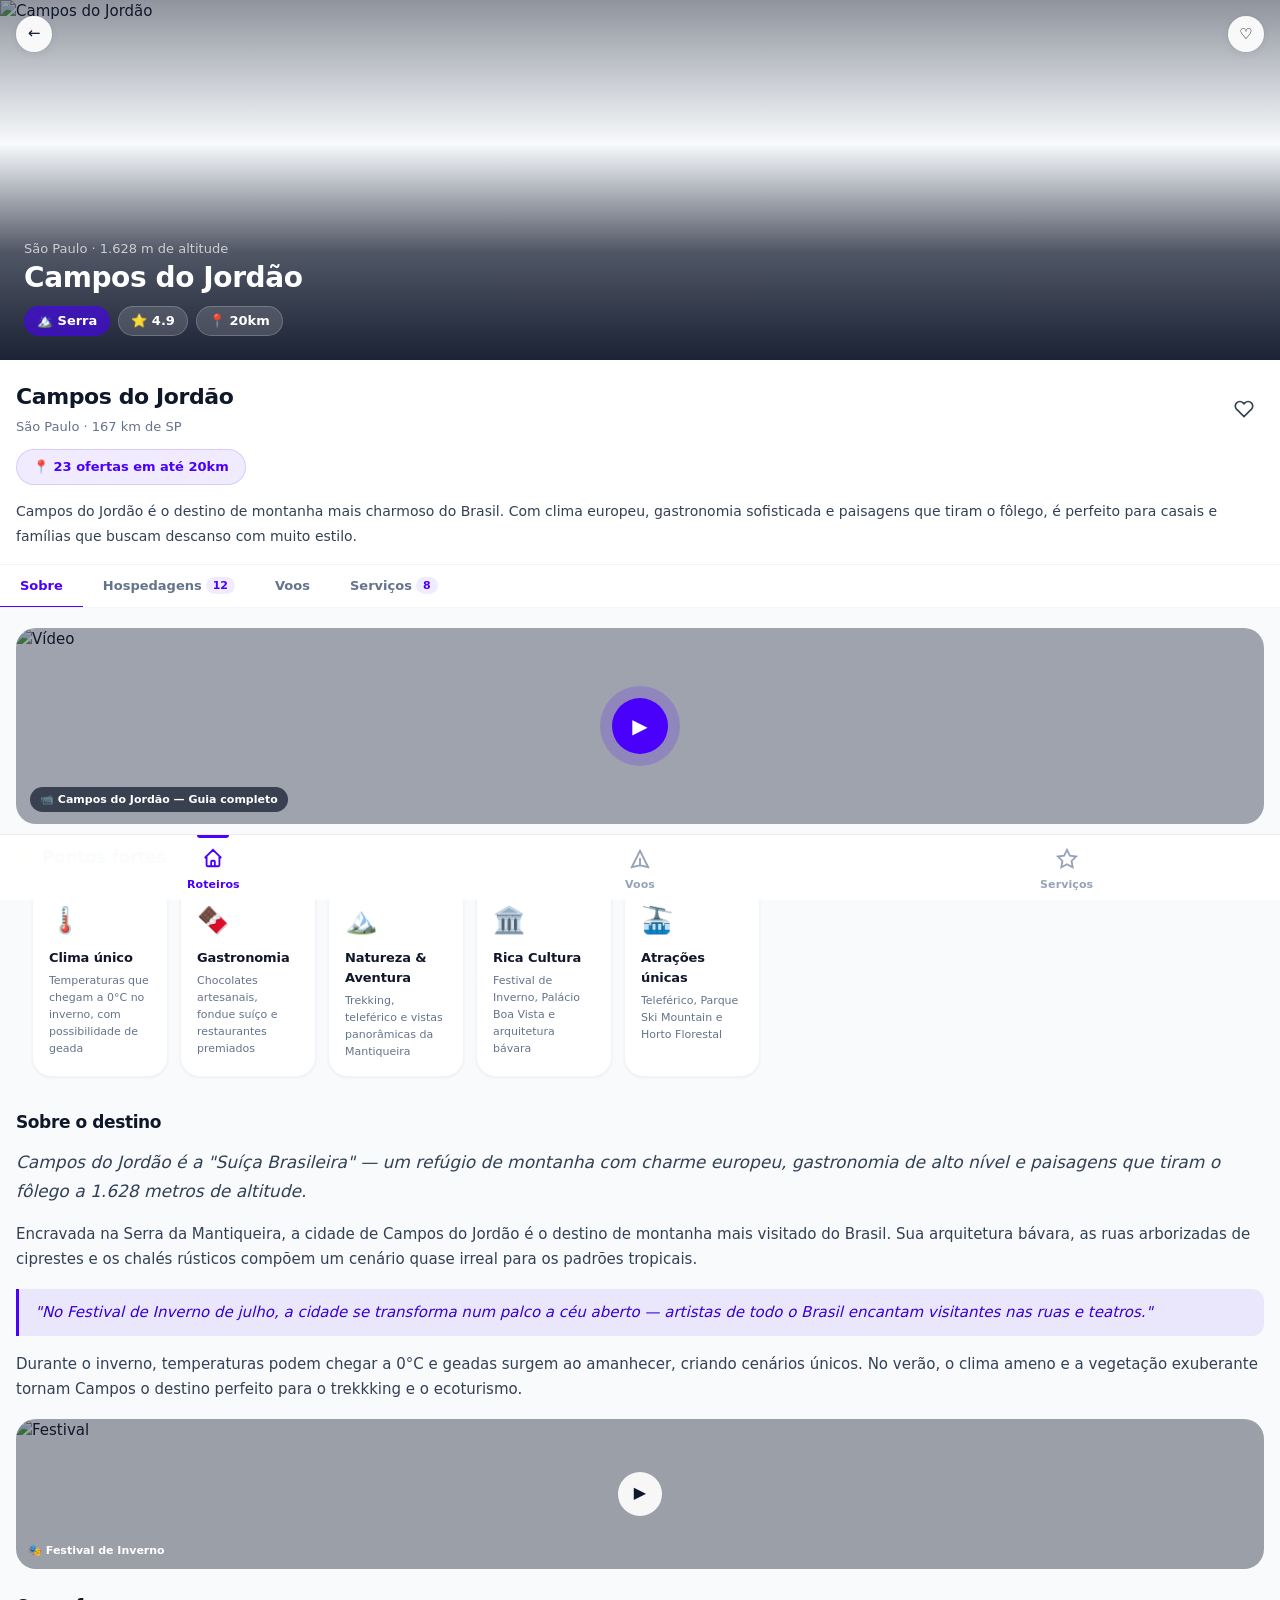
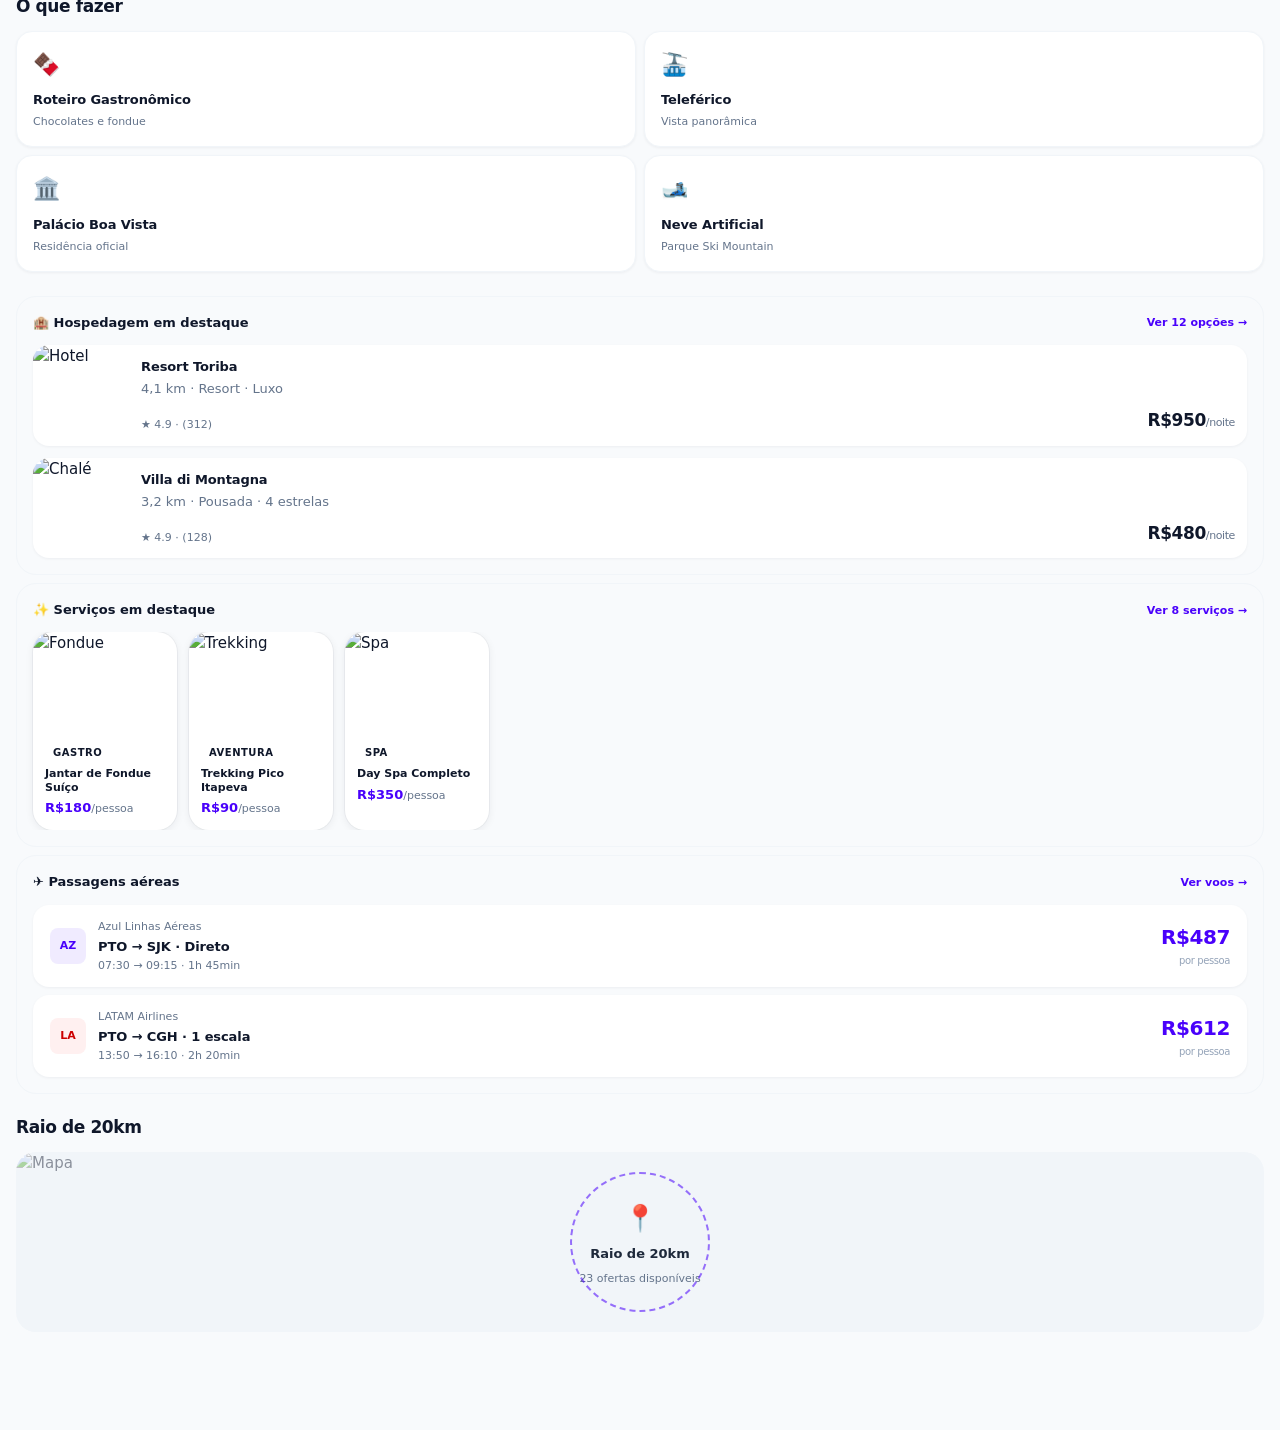
==== commit 27d2c1ee: "Seção patrocinada na home + roteiro editorial com pontos fortes Home (index.html): - Seção "Em desta" ====
--- a/roteiro-detalhe.html
+++ b/roteiro-detalhe.html
@@ -57,56 +57,199 @@
   <!-- Tab: Sobre -->
   <div class="tab-panel active" id="tab-sobre">
 
-    <!-- Vídeo placeholder -->
-    <div style="border-radius:var(--r-xl);overflow:hidden;height:196px;position:relative;cursor:pointer;margin-bottom:20px;">
+    <!-- Vídeo principal -->
+    <div style="border-radius:var(--r-xl);overflow:hidden;height:196px;position:relative;cursor:pointer;margin-bottom:var(--sp-5);">
       <img src="https://picsum.photos/seed/campos-video/800/400" alt="Vídeo" style="width:100%;height:100%;object-fit:cover;">
       <div style="position:absolute;inset:0;background:rgba(15,23,42,.38);display:flex;align-items:center;justify-content:center;">
         <div style="width:56px;height:56px;background:var(--p);border-radius:50%;display:flex;align-items:center;justify-content:center;font-size:20px;color:#fff;box-shadow:0 0 0 12px rgba(73,1,251,.18);">▶</div>
       </div>
-    </div>
-
-    <h3 style="font-size:17px;font-weight:800;letter-spacing:-.2px;margin-bottom:10px;">Por que visitar?</h3>
-    <p style="font-size:14px;color:var(--ink-3);line-height:1.75;margin-bottom:12px;">
-      Conhecida como a "Suíça Brasileira", Campos do Jordão encanta com suas ruas arborizadas, chalés rústicos e chocolates artesanais. O Palácio Boa Vista, as alamedas de ciprestes e o teleférico são pontos imperdíveis.
+      <div style="position:absolute;bottom:12px;left:14px;background:rgba(15,23,42,.7);backdrop-filter:blur(8px);color:#fff;font-size:var(--fs-xs);font-weight:var(--fw-semi);padding:4px 10px;border-radius:var(--r-full);">📹 Campos do Jordão — Guia completo</div>
+    </div>
+
+    <!-- Pontos fortes -->
+    <h3 class="sobre-section-title">✨ Pontos fortes</h3>
+    <div class="pf-strip" style="margin-bottom:var(--sp-6);">
+      <div class="pf-card">
+        <div class="pf-icon">🌡️</div>
+        <div class="pf-title">Clima único</div>
+        <div class="pf-desc">Temperaturas que chegam a 0°C no inverno, com possibilidade de geada</div>
+      </div>
+      <div class="pf-card">
+        <div class="pf-icon">🍫</div>
+        <div class="pf-title">Gastronomia</div>
+        <div class="pf-desc">Chocolates artesanais, fondue suíço e restaurantes premiados</div>
+      </div>
+      <div class="pf-card">
+        <div class="pf-icon">🏔️</div>
+        <div class="pf-title">Natureza & Aventura</div>
+        <div class="pf-desc">Trekking, teleférico e vistas panorâmicas da Mantiqueira</div>
+      </div>
+      <div class="pf-card">
+        <div class="pf-icon">🏛️</div>
+        <div class="pf-title">Rica Cultura</div>
+        <div class="pf-desc">Festival de Inverno, Palácio Boa Vista e arquitetura bávara</div>
+      </div>
+      <div class="pf-card">
+        <div class="pf-icon">🚠</div>
+        <div class="pf-title">Atrações únicas</div>
+        <div class="pf-desc">Teleférico, Parque Ski Mountain e Horto Florestal</div>
+      </div>
+    </div>
+
+    <!-- Matéria editorial -->
+    <h3 class="sobre-section-title">Sobre o destino</h3>
+    <p class="editorial-lead">
+      Campos do Jordão é a "Suíça Brasileira" — um refúgio de montanha com charme europeu, gastronomia de alto nível e paisagens que tiram o fôlego a 1.628 metros de altitude.
     </p>
-    <p style="font-size:14px;color:var(--ink-3);line-height:1.75;margin-bottom:24px;">
-      Durante o inverno, a temperatura pode chegar a 0°C e geadas são comuns — criando cenários de tirar o fôlego. No Festival de Inverno (julho), a cidade recebe artistas de todo o Brasil.
+    <p class="editorial-body">
+      Encravada na Serra da Mantiqueira, a cidade de Campos do Jordão é o destino de montanha mais visitado do Brasil. Sua arquitetura bávara, as ruas arborizadas de ciprestes e os chalés rústicos compõem um cenário quase irreal para os padrões tropicais.
     </p>
 
-    <!-- Mapa placeholder -->
-    <h3 style="font-size:17px;font-weight:800;letter-spacing:-.2px;margin-bottom:12px;">Raio de 20km</h3>
-    <div style="border-radius:var(--r-xl);overflow:hidden;height:196px;position:relative;margin-bottom:24px;background:var(--surface-3);">
+    <div class="pull-quote">
+      "No Festival de Inverno de julho, a cidade se transforma num palco a céu aberto — artistas de todo o Brasil encantam visitantes nas ruas e teatros."
+    </div>
+
+    <p class="editorial-body">
+      Durante o inverno, temperaturas podem chegar a 0°C e geadas surgem ao amanhecer, criando cenários únicos. No verão, o clima ameno e a vegetação exuberante tornam Campos o destino perfeito para o trekkking e o ecoturismo.
+    </p>
+
+    <!-- Vídeo secundário -->
+    <div style="border-radius:var(--r-xl);overflow:hidden;height:150px;position:relative;cursor:pointer;margin-bottom:var(--sp-6);">
+      <img src="https://picsum.photos/seed/campos-video2/800/400" alt="Festival" style="width:100%;height:100%;object-fit:cover;">
+      <div style="position:absolute;inset:0;background:rgba(15,23,42,.4);display:flex;align-items:center;justify-content:center;">
+        <div style="width:44px;height:44px;background:rgba(255,255,255,.92);border-radius:50%;display:flex;align-items:center;justify-content:center;font-size:16px;">▶</div>
+      </div>
+      <div style="position:absolute;bottom:10px;left:12px;color:#fff;font-size:var(--fs-xs);font-weight:var(--fw-semi);">🎭 Festival de Inverno</div>
+    </div>
+
+    <!-- O que fazer -->
+    <h3 class="sobre-section-title">O que fazer</h3>
+    <div style="display:grid;grid-template-columns:1fr 1fr;gap:var(--sp-2);margin-bottom:var(--sp-6);">
+      <div style="background:var(--surface);border-radius:var(--r-lg);padding:var(--sp-4);box-shadow:var(--s-1);border:1px solid var(--border-2);">
+        <div style="font-size:22px;margin-bottom:var(--sp-2);">🍫</div>
+        <div style="font-size:var(--fs-sm);font-weight:var(--fw-bold);letter-spacing:var(--ls-base);">Roteiro Gastronômico</div>
+        <div style="font-size:var(--fs-xs);color:var(--muted);margin-top:3px;">Chocolates e fondue</div>
+      </div>
+      <div style="background:var(--surface);border-radius:var(--r-lg);padding:var(--sp-4);box-shadow:var(--s-1);border:1px solid var(--border-2);">
+        <div style="font-size:22px;margin-bottom:var(--sp-2);">🚠</div>
+        <div style="font-size:var(--fs-sm);font-weight:var(--fw-bold);letter-spacing:var(--ls-base);">Teleférico</div>
+        <div style="font-size:var(--fs-xs);color:var(--muted);margin-top:3px;">Vista panorâmica</div>
+      </div>
+      <div style="background:var(--surface);border-radius:var(--r-lg);padding:var(--sp-4);box-shadow:var(--s-1);border:1px solid var(--border-2);">
+        <div style="font-size:22px;margin-bottom:var(--sp-2);">🏛️</div>
+        <div style="font-size:var(--fs-sm);font-weight:var(--fw-bold);letter-spacing:var(--ls-base);">Palácio Boa Vista</div>
+        <div style="font-size:var(--fs-xs);color:var(--muted);margin-top:3px;">Residência oficial</div>
+      </div>
+      <div style="background:var(--surface);border-radius:var(--r-lg);padding:var(--sp-4);box-shadow:var(--s-1);border:1px solid var(--border-2);">
+        <div style="font-size:22px;margin-bottom:var(--sp-2);">🎿</div>
+        <div style="font-size:var(--fs-sm);font-weight:var(--fw-bold);letter-spacing:var(--ls-base);">Neve Artificial</div>
+        <div style="font-size:var(--fs-xs);color:var(--muted);margin-top:3px;">Parque Ski Mountain</div>
+      </div>
+    </div>
+
+    <!-- Hospedagem em destaque -->
+    <div class="sobre-product-preview">
+      <div class="sobre-product-hd">
+        <span>🏨 Hospedagem em destaque</span>
+        <a onclick="showTab('hospedagens', document.querySelectorAll('.tab-btn')[1])">Ver 12 opções →</a>
+      </div>
+      <div class="hosp-list">
+        <div class="hosp-card">
+          <img src="https://picsum.photos/seed/hotel-campos1/200/200" alt="Hotel">
+          <div class="hosp-body">
+            <div class="hosp-name">Resort Toriba</div>
+            <div class="hosp-type">4,1 km · Resort · Luxo</div>
+            <div class="hosp-footer">
+              <div class="hosp-rating">★ 4.9 · (312)</div>
+              <div class="hosp-price">R$950<span>/noite</span></div>
+            </div>
+          </div>
+        </div>
+        <div class="hosp-card">
+          <img src="https://picsum.photos/seed/hotel-campos2/200/200" alt="Chalé">
+          <div class="hosp-body">
+            <div class="hosp-name">Villa di Montagna</div>
+            <div class="hosp-type">3,2 km · Pousada · 4 estrelas</div>
+            <div class="hosp-footer">
+              <div class="hosp-rating">★ 4.9 · (128)</div>
+              <div class="hosp-price">R$480<span>/noite</span></div>
+            </div>
+          </div>
+        </div>
+      </div>
+    </div>
+
+    <!-- Serviços em destaque -->
+    <div class="sobre-product-preview">
+      <div class="sobre-product-hd">
+        <span>✨ Serviços em destaque</span>
+        <a onclick="showTab('servicos', document.querySelectorAll('.tab-btn')[3])">Ver 8 serviços →</a>
+      </div>
+      <div class="spon-strip" style="padding:0;margin:0 calc(-1 * var(--sp-4));">
+        <div class="spon-srv" style="margin-left:var(--sp-4);">
+          <img src="https://picsum.photos/seed/fondue-campos/300/200" alt="Fondue">
+          <div class="spon-srv-body">
+            <span class="spon-srv-cat gastro">Gastro</span>
+            <div class="spon-srv-name">Jantar de Fondue Suíço</div>
+            <div class="spon-srv-price">R$180<span>/pessoa</span></div>
+          </div>
+        </div>
+        <div class="spon-srv">
+          <img src="https://picsum.photos/seed/trekking-campos/300/200" alt="Trekking">
+          <div class="spon-srv-body">
+            <span class="spon-srv-cat aventura">Aventura</span>
+            <div class="spon-srv-name">Trekking Pico Itapeva</div>
+            <div class="spon-srv-price">R$90<span>/pessoa</span></div>
+          </div>
+        </div>
+        <div class="spon-srv" style="margin-right:var(--sp-4);">
+          <img src="https://picsum.photos/seed/spa-campos/300/200" alt="Spa">
+          <div class="spon-srv-body">
+            <span class="spon-srv-cat spa">Spa</span>
+            <div class="spon-srv-name">Day Spa Completo</div>
+            <div class="spon-srv-price">R$350<span>/pessoa</span></div>
+          </div>
+        </div>
+      </div>
+    </div>
+
+    <!-- Passagens aéreas -->
+    <div class="sobre-product-preview">
+      <div class="sobre-product-hd">
+        <span>✈️ Passagens aéreas</span>
+        <a onclick="showTab('voos', document.querySelectorAll('.tab-btn')[2])">Ver voos →</a>
+      </div>
+      <div style="display:flex;flex-direction:column;gap:var(--sp-2);">
+        <div class="spon-voo" onclick="openModal()">
+          <div class="spon-voo-logo" style="background:var(--p-08);color:var(--p);">AZ</div>
+          <div class="spon-voo-info">
+            <div class="spon-voo-airline">Azul Linhas Aéreas</div>
+            <div class="spon-voo-route">PTO → SJK · Direto</div>
+            <div class="spon-voo-detail">07:30 → 09:15 · 1h 45min</div>
+          </div>
+          <div class="spon-voo-price">R$487<span class="spon-voo-per">por pessoa</span></div>
+        </div>
+        <div class="spon-voo" onclick="openModal()">
+          <div class="spon-voo-logo" style="background:#fff0f0;color:#c00;">LA</div>
+          <div class="spon-voo-info">
+            <div class="spon-voo-airline">LATAM Airlines</div>
+            <div class="spon-voo-route">PTO → CGH · 1 escala</div>
+            <div class="spon-voo-detail">13:50 → 16:10 · 2h 20min</div>
+          </div>
+          <div class="spon-voo-price">R$612<span class="spon-voo-per">por pessoa</span></div>
+        </div>
+      </div>
+    </div>
+
+    <!-- Mapa -->
+    <h3 class="sobre-section-title" style="margin-top:var(--sp-5);">Raio de 20km</h3>
+    <div style="border-radius:var(--r-xl);overflow:hidden;height:180px;position:relative;background:var(--surface-3);">
       <img src="https://picsum.photos/seed/map-campos/800/400" alt="Mapa" style="position:absolute;inset:0;width:100%;height:100%;object-fit:cover;opacity:.45;">
       <div style="position:absolute;inset:0;display:flex;align-items:center;justify-content:center;flex-direction:column;gap:6px;">
-        <div style="width:150px;height:150px;border:2px dashed var(--p);border-radius:50%;opacity:.55;position:absolute;"></div>
-        <div style="font-size:28px;">📍</div>
-        <div style="font-size:13px;font-weight:700;color:var(--ink-2);">Mapa com raio de 20km</div>
-        <div style="font-size:12px;color:var(--muted);">23 ofertas disponíveis</div>
-      </div>
-    </div>
-
-    <!-- O que fazer -->
-    <h3 style="font-size:17px;font-weight:800;letter-spacing:-.2px;margin-bottom:14px;">O que fazer</h3>
-    <div style="display:grid;grid-template-columns:1fr 1fr;gap:10px;">
-      <div style="background:var(--surface);border-radius:var(--r-lg);padding:16px;box-shadow:var(--s-1);border:1px solid var(--border-2);">
-        <div style="font-size:24px;margin-bottom:8px;">🍫</div>
-        <div style="font-size:13px;font-weight:700;letter-spacing:-.1px;">Roteiro Gastronômico</div>
-        <div style="font-size:11px;color:var(--muted);margin-top:3px;">Chocolates e fondue</div>
-      </div>
-      <div style="background:var(--surface);border-radius:var(--r-lg);padding:16px;box-shadow:var(--s-1);border:1px solid var(--border-2);">
-        <div style="font-size:24px;margin-bottom:8px;">🚠</div>
-        <div style="font-size:13px;font-weight:700;letter-spacing:-.1px;">Teleférico</div>
-        <div style="font-size:11px;color:var(--muted);margin-top:3px;">Vista panorâmica</div>
-      </div>
-      <div style="background:var(--surface);border-radius:var(--r-lg);padding:16px;box-shadow:var(--s-1);border:1px solid var(--border-2);">
-        <div style="font-size:24px;margin-bottom:8px;">🏛️</div>
-        <div style="font-size:13px;font-weight:700;letter-spacing:-.1px;">Palácio Boa Vista</div>
-        <div style="font-size:11px;color:var(--muted);margin-top:3px;">Residência oficial</div>
-      </div>
-      <div style="background:var(--surface);border-radius:var(--r-lg);padding:16px;box-shadow:var(--s-1);border:1px solid var(--border-2);">
-        <div style="font-size:24px;margin-bottom:8px;">🎿</div>
-        <div style="font-size:13px;font-weight:700;letter-spacing:-.1px;">Neve Artificial</div>
-        <div style="font-size:11px;color:var(--muted);margin-top:3px;">Parque Ski Mountain</div>
+        <div style="width:140px;height:140px;border:2px dashed var(--p);border-radius:50%;opacity:.55;position:absolute;"></div>
+        <div style="font-size:26px;">📍</div>
+        <div style="font-size:var(--fs-sm);font-weight:var(--fw-bold);color:var(--ink-2);">Raio de 20km</div>
+        <div style="font-size:var(--fs-xs);color:var(--muted);">23 ofertas disponíveis</div>
       </div>
     </div>
   </div>
--- a/_styles.css
+++ b/_styles.css
@@ -1,23 +1,29 @@
 /* ====================================================
-   5S Hospedagem · Design System v2
+   5S Hospedagem · Design System v3
    Mobile-first · Premium Travel · #4901FB
    ==================================================== */
 
-/* ── Tokens ─────────────────────────────────────────── */
+/* ── Design Tokens ───────────────────────────────────── */
 :root {
-  /* Brand */
+
+  /* ─ Brand Colors ─ */
   --p:        #4901FB;
   --p-dark:   #3800D0;
   --p-deep:   #2B009E;
+  --p-light:  #EEE8FF;
   --p-08:     rgba(73,1,251,.08);
   --p-14:     rgba(73,1,251,.14);
   --p-24:     rgba(73,1,251,.24);
   --red:      #FF2D55;
+  --red-soft: #FFF1F3;
   --red-08:   rgba(255,45,85,.08);
   --green:    #00C172;
+  --green-soft:#DCFCE7;
   --amber:    #FF9500;
-
-  /* Slate neutrals (blue-tinted, premium feel) */
+  --blue:     #0066FF;
+  --blue-soft:#DBEAFE;
+
+  /* ─ Neutrals (blue-tinted slate) ─ */
   --ink:      #0F172A;
   --ink-2:    #1E293B;
   --ink-3:    #334155;
@@ -29,7 +35,50 @@
   --surface-2:#F8FAFC;
   --surface-3:#F1F5F9;
 
-  /* Radius */
+  /* ─ Type Scale (mobile-optimised, ~1.2x ratio) ─ */
+  --fs-2xs:  10px;   /* badges microscópicos */
+  --fs-xs:   11px;   /* labels, captions, nav */
+  --fs-sm:   13px;   /* texto secundário, subtítulos */
+  --fs-base: 15px;   /* corpo de texto */
+  --fs-md:   17px;   /* ênfase, subtítulos maiores */
+  --fs-lg:   20px;   /* títulos de seção */
+  --fs-xl:   24px;   /* títulos de página */
+  --fs-2xl:  30px;   /* preços, display */
+  --fs-3xl:  36px;   /* hero display */
+
+  /* ─ Line Heights ─ */
+  --lh-tight: 1.1;
+  --lh-snug:  1.25;
+  --lh-base:  1.55;
+  --lh-loose: 1.7;
+
+  /* ─ Font Weights ─ */
+  --fw-regular: 400;
+  --fw-medium:  500;
+  --fw-semi:    600;
+  --fw-bold:    700;
+  --fw-heavy:   800;
+  --fw-black:   900;
+
+  /* ─ Letter Spacing ─ */
+  --ls-tight: -.4px;
+  --ls-base:  -.1px;
+  --ls-wide:   .5px;
+  --ls-wider:  1px;
+
+  /* ─ Spacing Scale (4px grid) ─ */
+  --sp-1:   4px;
+  --sp-2:   8px;
+  --sp-3:   12px;
+  --sp-4:   16px;
+  --sp-5:   20px;
+  --sp-6:   24px;
+  --sp-7:   28px;
+  --sp-8:   32px;
+  --sp-10:  40px;
+  --sp-12:  48px;
+
+  /* ─ Radius ─ */
   --r-xs:   4px;
   --r-sm:   8px;
   --r-md:   12px;
@@ -39,15 +88,15 @@
   --r-3xl:  32px;
   --r-full: 9999px;
 
-  /* Shadow — layered, soft */
-  --s-1: 0 1px 2px rgba(15,23,42,.04);
-  --s-2: 0 2px 8px rgba(15,23,42,.06), 0 0 0 1px rgba(15,23,42,.04);
+  /* ─ Shadows ─ */
+  --s-1: 0 1px 3px rgba(15,23,42,.05);
+  --s-2: 0 2px 8px rgba(15,23,42,.07), 0 0 0 1px rgba(15,23,42,.04);
   --s-3: 0 8px 24px rgba(15,23,42,.10), 0 0 0 1px rgba(15,23,42,.04);
   --s-4: 0 20px 48px rgba(15,23,42,.16), 0 0 0 1px rgba(15,23,42,.06);
-  --s-p: 0 8px 28px rgba(73,1,251,.28);
+  --s-p:    0 8px 28px rgba(73,1,251,.28);
   --s-p-sm: 0 4px 12px rgba(73,1,251,.22);
 
-  /* Layout */
+  /* ─ Layout ─ */
   --header-h: 56px;
   --nav-h:    66px;
   --safe-b:   env(safe-area-inset-bottom, 0px);
@@ -61,6 +110,8 @@
   font-family: -apple-system, BlinkMacSystemFont, 'Inter', 'SF Pro Text', 'Segoe UI', system-ui, sans-serif;
   background: var(--surface-2);
   color: var(--ink);
+  font-size: var(--fs-base);
+  line-height: var(--lh-base);
   -webkit-font-smoothing: antialiased;
   -moz-osx-font-smoothing: grayscale;
   overscroll-behavior-y: none;
@@ -72,37 +123,80 @@
 input, select, textarea { font-family:inherit; }
 
 /* ── Typography ──────────────────────────────────────── */
-.t-display { font-size:34px; font-weight:800; letter-spacing:-1px; line-height:1.1; }
-.t-title-1 { font-size:26px; font-weight:800; letter-spacing:-.6px; line-height:1.2; }
-.t-title-2 { font-size:20px; font-weight:700; letter-spacing:-.4px; line-height:1.3; }
-.t-title-3 { font-size:17px; font-weight:700; letter-spacing:-.2px; line-height:1.4; }
-.t-body     { font-size:15px; font-weight:400; line-height:1.6; }
-.t-body-sm  { font-size:13px; font-weight:400; line-height:1.5; }
-.t-caption  { font-size:11px; font-weight:600; letter-spacing:.4px; text-transform:uppercase; }
-.t-label    { font-size:12px; font-weight:500; }
-.fw-400 { font-weight:400; } .fw-500 { font-weight:500; }
-.fw-600 { font-weight:600; } .fw-700 { font-weight:700; }
-.fw-800 { font-weight:800; } .fw-900 { font-weight:900; }
-.c-ink    { color:var(--ink); }
-.c-muted  { color:var(--muted); }
-.c-subtle { color:var(--subtle); }
-.c-p      { color:var(--p); }
-.c-red    { color:var(--red); }
-.c-white  { color:#fff; }
+/* Classes utilitárias — use diretamente no HTML */
+.t-display {
+  font-size: var(--fs-3xl); font-weight: var(--fw-black);
+  letter-spacing: -1px; line-height: var(--lh-tight);
+}
+.t-hero {
+  font-size: var(--fs-2xl); font-weight: var(--fw-black);
+  letter-spacing: var(--ls-tight); line-height: var(--lh-tight);
+}
+.t-title {
+  font-size: var(--fs-xl); font-weight: var(--fw-heavy);
+  letter-spacing: var(--ls-tight); line-height: var(--lh-snug);
+}
+.t-section {
+  font-size: var(--fs-lg); font-weight: var(--fw-heavy);
+  letter-spacing: var(--ls-tight); line-height: var(--lh-snug);
+}
+.t-heading {
+  font-size: var(--fs-md); font-weight: var(--fw-bold);
+  letter-spacing: var(--ls-base); line-height: var(--lh-snug);
+}
+.t-body {
+  font-size: var(--fs-base); font-weight: var(--fw-regular);
+  line-height: var(--lh-base);
+}
+.t-secondary {
+  font-size: var(--fs-sm); font-weight: var(--fw-regular);
+  color: var(--muted); line-height: var(--lh-base);
+}
+.t-label {
+  font-size: var(--fs-sm); font-weight: var(--fw-semi);
+  line-height: 1;
+}
+.t-caption {
+  font-size: var(--fs-xs); font-weight: var(--fw-semi);
+  letter-spacing: var(--ls-wide); text-transform: uppercase;
+  line-height: 1;
+}
+.t-micro {
+  font-size: var(--fs-2xs); font-weight: var(--fw-bold);
+  letter-spacing: var(--ls-wide); text-transform: uppercase;
+}
+
+/* Pesos */
+.fw-4 { font-weight: var(--fw-regular); }
+.fw-5 { font-weight: var(--fw-medium); }
+.fw-6 { font-weight: var(--fw-semi); }
+.fw-7 { font-weight: var(--fw-bold); }
+.fw-8 { font-weight: var(--fw-heavy); }
+.fw-9 { font-weight: var(--fw-black); }
+
+/* Cores semânticas */
+.c-ink    { color: var(--ink); }
+.c-muted  { color: var(--muted); }
+.c-subtle { color: var(--subtle); }
+.c-p      { color: var(--p); }
+.c-red    { color: var(--red); }
+.c-green  { color: var(--green); }
+.c-white  { color: #fff; }
 
 /* ── App Shell ───────────────────────────────────────── */
 .app-shell { display:flex; flex-direction:column; min-height:100dvh; }
 
+/* ── App Header ──────────────────────────────────────── */
 .app-header {
   position: fixed; top:0; left:0; right:0; z-index:200;
   height: var(--header-h);
-  background: rgba(255,255,255,.92);
+  background: rgba(255,255,255,.94);
   backdrop-filter: blur(24px) saturate(200%);
   -webkit-backdrop-filter: blur(24px) saturate(200%);
   border-bottom: .5px solid rgba(15,23,42,.08);
   display: flex; align-items:center;
   padding: 0 var(--page-px);
-  gap: 10px;
+  gap: var(--sp-2);
 }
 .app-header.transparent {
   background: transparent;
@@ -110,18 +204,36 @@
   border-bottom: none;
   position: absolute;
 }
+
+/* Logo no header (padrão em todas as telas) */
 .app-logo {
   flex: 1;
-  display: flex; flex-direction:column;
-}
-.app-logo-name {
-  font-size: 18px; font-weight: 900;
-  color: var(--p); letter-spacing: -.5px;
-  line-height: 1.1;
-}
-.app-logo-sub {
-  font-size: 10px; font-weight: 500;
-  color: var(--muted); letter-spacing: .1px;
+  display: flex; align-items: center; gap: var(--sp-2);
+}
+.header-logo-img {
+  height: 30px; width: auto; object-fit: contain; display: block;
+}
+.header-logo-fallback {
+  display: none; align-items: center; gap: 7px;
+}
+.header-brand-mark {
+  width: 30px; height: 30px; border-radius: var(--r-full);
+  background: linear-gradient(135deg, #1a0080, var(--p));
+  color: #fff; font-size: 14px; font-weight: var(--fw-black);
+  display: flex; align-items: center; justify-content: center;
+  flex-shrink: 0; letter-spacing: -1px;
+}
+.header-brand-text { line-height: 1; }
+.header-brand-name {
+  display: block;
+  font-size: var(--fs-base); font-weight: var(--fw-heavy);
+  color: var(--p); letter-spacing: var(--ls-tight);
+}
+.header-brand-sub {
+  display: block;
+  font-size: var(--fs-2xs); font-weight: var(--fw-bold);
+  color: var(--muted); text-transform: uppercase;
+  letter-spacing: var(--ls-wider); margin-top: 2px;
 }
 
 .app-content {
@@ -131,20 +243,23 @@
 }
 .app-content.no-header { padding-top: 0; }
 
+/* Botões de ícone */
 .icon-btn {
   width: 40px; height: 40px;
   border-radius: var(--r-full);
   display: flex; align-items:center; justify-content:center;
-  color: var(--ink-3); font-size:18px;
-  transition: background .15s;
+  color: var(--ink-3); transition: background .15s;
   flex-shrink: 0;
 }
 .icon-btn:hover { background: var(--surface-3); }
+
+/* Avatar */
 .avatar-btn {
-  width: 36px; height: 36px;
+  width: 34px; height: 34px;
   border-radius: var(--r-full);
   background: linear-gradient(135deg, var(--p), #7c3aed);
-  color: #fff; font-size: 14px; font-weight: 800;
+  color: #fff;
+  font-size: var(--fs-sm); font-weight: var(--fw-heavy);
   display: flex; align-items:center; justify-content:center;
   flex-shrink: 0;
   border: 2px solid rgba(255,255,255,.9);
@@ -155,24 +270,23 @@
 .bottom-nav {
   position: fixed; bottom:0; left:0; right:0; z-index:200;
   height: calc(var(--nav-h) + var(--safe-b));
-  background: rgba(255,255,255,.94);
+  background: rgba(255,255,255,.96);
   backdrop-filter: blur(32px) saturate(200%);
   -webkit-backdrop-filter: blur(32px) saturate(200%);
   border-top: .5px solid rgba(15,23,42,.08);
   display: flex; align-items:flex-start;
-  padding-top: 8px;
+  padding-top: var(--sp-2);
   padding-bottom: var(--safe-b);
 }
 .bn-item {
   flex: 1;
   display: flex; flex-direction:column;
   align-items: center; gap: 3px;
-  padding: 2px 4px;
+  padding: 2px var(--sp-1);
   color: var(--subtle);
-  font-size: 10px; font-weight: 600;
+  font-size: var(--fs-xs); font-weight: var(--fw-semi);
   letter-spacing: .1px;
-  position: relative;
-  transition: color .2s;
+  position: relative; transition: color .2s;
 }
 .bn-item.active { color: var(--p); }
 .bn-item.active::before {
@@ -194,11 +308,11 @@
 
 /* ── Search Pill ─────────────────────────────────────── */
 .search-pill {
-  display: flex; align-items:center; gap:14px;
+  display: flex; align-items:center; gap: var(--sp-3);
   background: var(--surface);
   border-radius: var(--r-full);
   box-shadow: var(--s-3);
-  padding: 12px 14px 12px 16px;
+  padding: var(--sp-3) var(--sp-3) var(--sp-3) var(--sp-4);
   cursor: pointer;
   transition: box-shadow .2s, transform .15s;
   border: 1.5px solid transparent;
@@ -211,38 +325,41 @@
 .search-pill:active { transform: scale(.98); }
 .sp-icon { color: var(--p); flex-shrink:0; display:flex; }
 .sp-body { flex:1; min-width:0; }
-.sp-main { display:block; font-size:15px; font-weight:700; color:var(--ink); letter-spacing:-.1px; }
-.sp-sub  { display:block; font-size:12px; color:var(--subtle); margin-top:1px; }
+.sp-main {
+  display:block;
+  font-size: var(--fs-base); font-weight: var(--fw-bold);
+  color: var(--ink); letter-spacing: var(--ls-base);
+}
+.sp-sub {
+  display:block;
+  font-size: var(--fs-xs); color: var(--subtle); margin-top: 2px;
+}
 .sp-btn {
   width: 38px; height: 38px;
   background: var(--p);
   border-radius: var(--r-full);
   display: flex; align-items:center; justify-content:center;
-  flex-shrink: 0;
-  color: #fff; font-size:16px;
+  flex-shrink: 0; color: #fff;
   box-shadow: var(--s-p-sm);
 }
 
 /* ── Chip Row ────────────────────────────────────────── */
 .chip-row {
-  display: flex; gap: 8px;
+  display: flex; gap: var(--sp-2);
   overflow-x: auto; padding: 0 var(--page-px);
   scrollbar-width: none; -webkit-overflow-scrolling: touch;
-  scroll-snap-type: x mandatory;
 }
 .chip-row::-webkit-scrollbar { display:none; }
 .chip {
-  display: inline-flex; align-items:center; gap:5px;
+  display: inline-flex; align-items:center; gap: 5px;
   white-space: nowrap; flex-shrink: 0;
   background: var(--surface);
   border: 1.5px solid var(--border);
   border-radius: var(--r-full);
-  padding: 8px 15px;
-  font-size: 13px; font-weight: 600;
-  color: var(--ink-3);
-  cursor: pointer;
+  padding: var(--sp-2) var(--sp-4);
+  font-size: var(--fs-sm); font-weight: var(--fw-semi);
+  color: var(--ink-3); cursor: pointer;
   transition: all .15s;
-  scroll-snap-align: start;
 }
 .chip:hover { border-color: var(--ink-3); }
 .chip:active { transform: scale(.95); }
@@ -253,174 +370,163 @@
 }
 
 /* ── Section ─────────────────────────────────────────── */
-.section { padding: 28px 0; }
+.section { padding: var(--sp-6) 0; }
 .section-hd {
   display: flex; justify-content:space-between; align-items:center;
-  padding: 0 var(--page-px); margin-bottom:18px;
+  padding: 0 var(--page-px); margin-bottom: var(--sp-4);
 }
 .section-hd-title {
-  font-size: 20px; font-weight: 800; letter-spacing:-.4px;
+  font-size: var(--fs-lg); font-weight: var(--fw-heavy);
+  letter-spacing: var(--ls-tight); color: var(--ink);
 }
 .section-hd-link {
-  font-size: 13px; font-weight: 600; color: var(--p);
+  font-size: var(--fs-sm); font-weight: var(--fw-semi); color: var(--p);
 }
 .section-hd-link:hover { text-decoration:underline; }
 
-/* ── Hero Destination Card (full-width, tall) ────────── */
+/* ── Hero Destination Card ───────────────────────────── */
 .hero-dest-card {
   margin: 0 var(--page-px);
   border-radius: var(--r-2xl);
-  overflow: hidden;
-  aspect-ratio: 4/5;
-  position: relative;
-  cursor: pointer;
-  box-shadow: var(--s-3);
-}
-.hero-dest-card img {
-  width:100%; height:100%; object-fit:cover;
-  transition: transform .4s ease;
-}
+  overflow: hidden; aspect-ratio: 4/5;
+  position: relative; cursor: pointer; box-shadow: var(--s-3);
+}
+.hero-dest-card img { width:100%; height:100%; object-fit:cover; transition: transform .4s ease; }
 .hero-dest-card:hover img { transform: scale(1.03); }
 .hero-dest-card::after {
-  content:'';
-  position:absolute; inset:0;
-  background: linear-gradient(to bottom,
-    rgba(15,23,42,0) 35%,
-    rgba(15,23,42,.7) 75%,
-    rgba(15,23,42,.92) 100%
-  );
+  content:''; position:absolute; inset:0;
+  background: linear-gradient(to bottom, rgba(15,23,42,0) 35%, rgba(15,23,42,.7) 75%, rgba(15,23,42,.92) 100%);
 }
 .hdc-content {
   position: absolute; bottom:0; left:0; right:0; z-index:2;
-  padding: 24px;
+  padding: var(--sp-6);
 }
 .hdc-badge {
-  display: inline-flex; align-items:center; gap:5px;
-  background: rgba(255,255,255,.15);
-  backdrop-filter: blur(8px);
+  display: inline-flex; align-items:center; gap: 5px;
+  background: rgba(255,255,255,.15); backdrop-filter: blur(8px);
   border: 1px solid rgba(255,255,255,.2);
-  border-radius: var(--r-full);
-  color: #fff; font-size:11px; font-weight:700;
-  padding: 4px 12px; margin-bottom:10px;
-  letter-spacing:.3px; text-transform:uppercase;
-}
-.hdc-state { font-size:12px; color:rgba(255,255,255,.7); margin-bottom:4px; font-weight:500; }
-.hdc-title { font-size:28px; font-weight:900; color:#fff; letter-spacing:-.6px; line-height:1.1; margin-bottom:12px; }
-.hdc-meta { display:flex; gap:8px; flex-wrap:wrap; }
+  border-radius: var(--r-full); color: #fff;
+  font-size: var(--fs-xs); font-weight: var(--fw-bold);
+  padding: 4px var(--sp-3); margin-bottom: var(--sp-2);
+  letter-spacing: var(--ls-wide); text-transform: uppercase;
+}
+.hdc-state {
+  font-size: var(--fs-sm); color: rgba(255,255,255,.7);
+  margin-bottom: 4px; font-weight: var(--fw-medium);
+}
+.hdc-title {
+  font-size: 28px; font-weight: var(--fw-black);
+  color: #fff; letter-spacing: var(--ls-tight);
+  line-height: var(--lh-tight); margin-bottom: var(--sp-3);
+}
+.hdc-meta { display:flex; gap: var(--sp-2); flex-wrap:wrap; }
 .hdc-tag {
-  background: rgba(73,1,251,.6);
-  backdrop-filter: blur(8px);
-  border: 1px solid rgba(73,1,251,.4);
-  border-radius: var(--r-full);
-  color: #fff; font-size:12px; font-weight:600;
-  padding: 4px 12px;
+  background: rgba(73,1,251,.6); backdrop-filter: blur(8px);
+  border: 1px solid rgba(73,1,251,.4); border-radius: var(--r-full);
+  color: #fff; font-size: var(--fs-sm); font-weight: var(--fw-semi);
+  padding: 4px var(--sp-3);
 }
 .hdc-tag-white {
-  background: rgba(255,255,255,.15);
-  backdrop-filter: blur(8px);
-  border: 1px solid rgba(255,255,255,.2);
-  border-radius: var(--r-full);
-  color: #fff; font-size:12px; font-weight:600;
-  padding: 4px 12px;
+  background: rgba(255,255,255,.15); backdrop-filter: blur(8px);
+  border: 1px solid rgba(255,255,255,.2); border-radius: var(--r-full);
+  color: #fff; font-size: var(--fs-sm); font-weight: var(--fw-semi);
+  padding: 4px var(--sp-3);
 }
 
 /* ── Destination Card (scroll horizontal) ────────────── */
 .dest-scroll {
-  display: flex; gap: 14px;
+  display: flex; gap: var(--sp-3);
   overflow-x: auto; padding: 4px var(--page-px) 4px;
   scrollbar-width:none; -webkit-overflow-scrolling:touch;
   scroll-snap-type: x mandatory;
 }
 .dest-scroll::-webkit-scrollbar { display:none; }
 .dest-card {
-  flex-shrink:0; width: 190px;
+  flex-shrink:0; width: 186px;
   background: var(--surface);
   border-radius: var(--r-xl);
-  overflow: hidden;
-  box-shadow: var(--s-2);
-  cursor: pointer;
-  transition: all .2s;
-  scroll-snap-align: start;
-  position: relative;
+  overflow: hidden; box-shadow: var(--s-2);
+  cursor: pointer; transition: all .2s;
+  scroll-snap-align: start; position: relative;
 }
 .dest-card:hover { transform:translateY(-3px); box-shadow:var(--s-3); }
-.dest-card img { width:100%; height:130px; object-fit:cover; }
-.dest-card-body { padding:12px 13px 14px; }
-.dc-state { font-size:10px; font-weight:700; color:var(--subtle); text-transform:uppercase; letter-spacing:.5px; margin-bottom:3px; }
-.dest-card h3 { font-size:15px; font-weight:800; letter-spacing:-.2px; margin-bottom:8px; }
+.dest-card img { width:100%; height:128px; object-fit:cover; }
+.dest-card-body { padding: var(--sp-3) var(--sp-3) var(--sp-3); }
+.dc-state {
+  font-size: var(--fs-2xs); font-weight: var(--fw-bold);
+  color: var(--subtle); text-transform: uppercase;
+  letter-spacing: var(--ls-wide); margin-bottom: 3px;
+}
+.dest-card h3 {
+  font-size: var(--fs-base); font-weight: var(--fw-heavy);
+  letter-spacing: var(--ls-base); margin-bottom: var(--sp-2);
+}
 .dc-meta { display:flex; justify-content:space-between; align-items:center; }
-.dc-offers { font-size:12px; font-weight:600; color:var(--p); }
-.dc-dist { font-size:11px; color:var(--subtle); }
+.dc-offers {
+  font-size: var(--fs-sm); font-weight: var(--fw-semi); color: var(--p);
+}
+.dc-dist { font-size: var(--fs-xs); color: var(--subtle); }
 .dest-card .heart {
   position:absolute; top:10px; right:10px;
-  width:28px; height:28px;
-  background:rgba(255,255,255,.85);
-  backdrop-filter:blur(4px);
-  border-radius:var(--r-full);
-  display:flex; align-items:center; justify-content:center;
-  font-size:13px; color:var(--subtle);
-  box-shadow:var(--s-1);
+  width: 28px; height: 28px;
+  background: rgba(255,255,255,.88); backdrop-filter: blur(4px);
+  border-radius: var(--r-full);
+  display: flex; align-items:center; justify-content:center;
+  font-size: var(--fs-sm); color: var(--subtle); box-shadow: var(--s-1);
 }
 
 /* ── Grid Cards (2-col) ──────────────────────────────── */
 .dest-grid {
   display: grid; grid-template-columns:1fr 1fr;
-  gap: 14px; padding: 0 var(--page-px);
+  gap: var(--sp-3); padding: 0 var(--page-px);
 }
 .dest-grid-card {
-  background: var(--surface);
-  border-radius: var(--r-lg);
-  overflow: hidden;
-  box-shadow: var(--s-1);
-  cursor: pointer;
-  transition: all .2s;
-  position: relative;
+  background: var(--surface); border-radius: var(--r-lg);
+  overflow: hidden; box-shadow: var(--s-1);
+  cursor: pointer; transition: all .2s; position: relative;
 }
 .dest-grid-card:hover { transform:translateY(-2px); box-shadow:var(--s-3); }
 .dest-grid-card img { width:100%; aspect-ratio:1; object-fit:cover; }
 .dest-grid-card::after {
-  content:'';
-  position:absolute; inset:0;
+  content:''; position:absolute; inset:0;
   background:linear-gradient(to bottom,transparent 45%,rgba(15,23,42,.7) 100%);
 }
 .dgc-content {
   position:absolute; bottom:0; left:0; right:0; z-index:1;
-  padding:10px 12px;
-}
-.dgc-name { font-size:14px; font-weight:800; color:#fff; letter-spacing:-.2px; }
-.dgc-sub  { font-size:11px; color:rgba(255,255,255,.7); }
+  padding: var(--sp-2) var(--sp-3);
+}
+.dgc-name {
+  font-size: var(--fs-base); font-weight: var(--fw-heavy);
+  color: #fff; letter-spacing: var(--ls-base);
+}
+.dgc-sub { font-size: var(--fs-sm); color: rgba(255,255,255,.7); }
 .dgc-badge {
   position:absolute; top:8px; left:8px; z-index:2;
-  background:rgba(255,255,255,.18);
-  backdrop-filter:blur(8px);
-  border:1px solid rgba(255,255,255,.25);
-  color:#fff; font-size:10px; font-weight:700;
-  padding:3px 8px; border-radius:var(--r-full);
-  letter-spacing:.2px;
-}
-
-/* ── Experience Card (Portrait) ──────────────────────── */
+  background: rgba(255,255,255,.18); backdrop-filter: blur(8px);
+  border: 1px solid rgba(255,255,255,.25);
+  color:#fff; font-size: var(--fs-2xs); font-weight: var(--fw-bold);
+  padding: 3px var(--sp-2); border-radius: var(--r-full);
+  letter-spacing: var(--ls-base);
+}
+
+/* ── Experience / Roteiro Card (2-col grid) ──────────── */
 .exp-grid {
   display:grid; grid-template-columns:1fr 1fr;
-  gap:14px; padding:0 var(--page-px);
+  gap: var(--sp-3); padding: 0 var(--page-px);
 }
 .exp-card {
-  background: var(--surface);
-  border-radius: var(--r-xl);
-  overflow: hidden;
-  box-shadow: var(--s-1);
-  cursor: pointer;
-  transition: all .2s;
+  background: var(--surface); border-radius: var(--r-xl);
+  overflow: hidden; box-shadow: var(--s-1);
+  cursor: pointer; transition: all .2s;
 }
 .exp-card:hover { transform:translateY(-3px); box-shadow:var(--s-3); }
-.exp-body { padding:13px 14px; }
+.exp-body { padding: var(--sp-3) var(--sp-3) var(--sp-3); }
 .exp-cat {
   display:inline-block;
-  font-size:10px; font-weight:700;
-  text-transform:uppercase; letter-spacing:.5px;
-  padding:3px 9px;
-  border-radius:var(--r-full);
-  margin-bottom:6px;
+  font-size: var(--fs-2xs); font-weight: var(--fw-bold);
+  text-transform: uppercase; letter-spacing: var(--ls-wide);
+  padding: 3px var(--sp-2); border-radius: var(--r-full);
+  margin-bottom: var(--sp-1);
 }
 .exp-cat.gastro    { background:#FCE7F3; color:#9D174D; }
 .exp-cat.aventura  { background:#EFF6FF; color:#1D4ED8; }
@@ -431,217 +537,256 @@
 .exp-cat.praia     { background:#E0F2FE; color:#0369A1; }
 .exp-cat.serra     { background:#F1F5F9; color:#334155; }
 .exp-cat.historico { background:#FEF3C7; color:#92400E; }
-.exp-cat.gastro2   { background:#FEF9C3; color:#854D0E; }
 .exp-card > img { width:100%; aspect-ratio:4/3; object-fit:cover; }
-.exp-card h3 { font-size:14px; font-weight:700; letter-spacing:-.1px; line-height:1.35; margin-bottom:6px; }
-.exp-rating { display:flex; align-items:center; gap:3px; font-size:12px; color:var(--muted); margin-bottom:8px; }
-.exp-rating .star { color:#FF385C; font-size:11px; }
-.exp-price { font-size:15px; font-weight:800; color:var(--ink); letter-spacing:-.2px; }
-.exp-price span { font-size:11px; font-weight:400; color:var(--muted); }
+.exp-card h3 {
+  font-size: var(--fs-sm); font-weight: var(--fw-bold);
+  letter-spacing: var(--ls-base); line-height: var(--lh-snug);
+  margin-bottom: var(--sp-1);
+}
+.exp-rating {
+  display:flex; align-items:center; gap: 3px;
+  font-size: var(--fs-xs); color: var(--muted);
+  margin-bottom: var(--sp-2);
+}
+.exp-rating .star { color: var(--red); }
+.exp-price {
+  font-size: var(--fs-base); font-weight: var(--fw-heavy);
+  color: var(--ink); letter-spacing: var(--ls-base);
+}
+.exp-price span {
+  font-size: var(--fs-xs); font-weight: var(--fw-regular); color: var(--muted);
+}
+
+/* ── Card Carousel ───────────────────────────────────── */
+.card-carousel { position: relative; overflow: hidden; aspect-ratio: 4/3; }
+.cc-track {
+  display: flex; width: 100%; height: 100%;
+  overflow-x: auto; scroll-snap-type: x mandatory;
+  scrollbar-width: none; -webkit-overflow-scrolling: touch;
+}
+.cc-track::-webkit-scrollbar { display: none; }
+.cc-track img {
+  width: 100%; height: 100%; flex-shrink: 0;
+  scroll-snap-align: start; object-fit: cover;
+}
+.cc-dots {
+  position: absolute; bottom: 8px; left: 50%;
+  transform: translateX(-50%);
+  display: flex; gap: 4px; z-index: 2; pointer-events: none;
+}
+.cc-dot {
+  width: 5px; height: 5px; border-radius: var(--r-full);
+  background: rgba(255,255,255,.45); transition: all .25s; flex-shrink: 0;
+}
+.cc-dot.active { background: #fff; width: 14px; }
+.cc-fav {
+  position: absolute; top: 8px; right: 8px; z-index: 2;
+  width: 28px; height: 28px;
+  background: rgba(255,255,255,.88); backdrop-filter: blur(8px);
+  border-radius: var(--r-full);
+  display: flex; align-items: center; justify-content: center;
+  font-size: var(--fs-sm); color: var(--subtle);
+  box-shadow: var(--s-1); border: none; cursor: pointer;
+}
 
 /* ── Featured Card (full width highlight) ────────────── */
 .featured-card {
   margin: 0 var(--page-px);
   border-radius: var(--r-2xl);
-  overflow: hidden;
-  position: relative;
-  cursor: pointer;
-  box-shadow: var(--s-3);
+  overflow: hidden; position: relative;
+  cursor: pointer; box-shadow: var(--s-3);
 }
 .featured-card img { width:100%; height:220px; object-fit:cover; }
 .featured-card::after {
-  content:'';
-  position:absolute; inset:0;
+  content:''; position:absolute; inset:0;
   background:linear-gradient(to bottom,rgba(15,23,42,.05) 20%,rgba(15,23,42,.75) 100%);
 }
 .featured-content {
   position:absolute; bottom:0; left:0; right:0; z-index:2;
-  padding:20px;
+  padding: var(--sp-5);
 }
 .featured-cat {
-  display:inline-block;
-  background:var(--p); color:#fff;
-  font-size:10px; font-weight:700;
-  text-transform:uppercase; letter-spacing:.6px;
-  padding:3px 10px; border-radius:var(--r-full);
-  margin-bottom:8px;
-}
-.featured-title { font-size:20px; font-weight:900; color:#fff; letter-spacing:-.4px; margin-bottom:8px; }
+  display:inline-block; background:var(--p); color:#fff;
+  font-size: var(--fs-2xs); font-weight: var(--fw-bold);
+  text-transform: uppercase; letter-spacing: var(--ls-wide);
+  padding: 3px var(--sp-2); border-radius: var(--r-full);
+  margin-bottom: var(--sp-2);
+}
+.featured-title {
+  font-size: var(--fs-lg); font-weight: var(--fw-black);
+  color: #fff; letter-spacing: var(--ls-tight); margin-bottom: var(--sp-2);
+}
 .featured-meta { display:flex; justify-content:space-between; align-items:center; }
 
-/* ── Hotel/Hosp Card ─────────────────────────────────── */
-.hosp-list { display:flex; flex-direction:column; gap:14px; }
+/* ── Hotel Card (horizontal, small) ─────────────────── */
+.hosp-list { display:flex; flex-direction:column; gap: var(--sp-3); }
 .hosp-card {
-  display:flex; gap:0;
-  background:var(--surface);
-  border-radius:var(--r-lg);
-  overflow:hidden;
-  box-shadow:var(--s-1);
-  cursor:pointer;
-  transition:all .2s;
+  display:flex; gap:0; background:var(--surface);
+  border-radius: var(--r-lg); overflow:hidden;
+  box-shadow: var(--s-1); cursor:pointer; transition:all .2s;
 }
 .hosp-card:hover { box-shadow:var(--s-3); }
 .hosp-card img { width:96px; height:96px; object-fit:cover; flex-shrink:0; }
-.hosp-body { padding:12px 14px; flex:1; display:flex; flex-direction:column; min-width:0; }
-.hosp-name { font-size:14px; font-weight:700; letter-spacing:-.1px; margin-bottom:2px; }
-.hosp-type { font-size:12px; color:var(--muted); margin-bottom:auto; }
-.hosp-footer { display:flex; justify-content:space-between; align-items:flex-end; margin-top:10px; }
-.hosp-rating { font-size:12px; color:var(--muted); display:flex; align-items:center; gap:3px; }
-.hosp-price { font-size:16px; font-weight:800; color:var(--ink); letter-spacing:-.3px; }
-.hosp-price span { font-size:11px; font-weight:400; color:var(--muted); }
+.hosp-body {
+  padding: var(--sp-3) var(--sp-3); flex:1;
+  display:flex; flex-direction:column; min-width:0;
+}
+.hosp-name {
+  font-size: var(--fs-sm); font-weight: var(--fw-bold);
+  letter-spacing: var(--ls-base); margin-bottom: 2px;
+}
+.hosp-type { font-size: var(--fs-sm); color: var(--muted); margin-bottom: auto; }
+.hosp-footer {
+  display:flex; justify-content:space-between; align-items:flex-end;
+  margin-top: var(--sp-2);
+}
+.hosp-rating {
+  font-size: var(--fs-xs); color: var(--muted);
+  display:flex; align-items:center; gap: 3px;
+}
+.hosp-price {
+  font-size: var(--fs-md); font-weight: var(--fw-heavy);
+  color: var(--ink); letter-spacing: var(--ls-tight);
+}
+.hosp-price span {
+  font-size: var(--fs-xs); font-weight: var(--fw-regular); color: var(--muted);
+}
 
 /* ── Flight Card ─────────────────────────────────────── */
-.flight-list { display:flex; flex-direction:column; gap:10px; }
+.flight-list { display:flex; flex-direction:column; gap: var(--sp-2); }
 .flight-card {
-  background:var(--surface);
-  border-radius:var(--r-lg);
-  padding:16px;
-  box-shadow:var(--s-1);
-  cursor:pointer;
-  transition:all .2s;
-  border:1.5px solid transparent;
-  position:relative;
+  background: var(--surface); border-radius: var(--r-lg);
+  padding: var(--sp-4); box-shadow: var(--s-1);
+  cursor:pointer; transition:all .2s;
+  border: 1.5px solid transparent; position:relative;
 }
 .flight-card:hover { box-shadow:var(--s-3); border-color:var(--p-14); }
 .flight-card.best { border-color:var(--p); }
 .flight-best-label {
-  position:absolute; top:-1px; left:16px;
+  position:absolute; top:-1px; left: var(--sp-4);
   background:var(--p); color:#fff;
-  font-size:9px; font-weight:800;
-  letter-spacing:.6px; text-transform:uppercase;
-  padding:2px 8px; border-radius:0 0 var(--r-sm) var(--r-sm);
-}
-.fl-airline { display:flex; align-items:center; gap:10px; margin-bottom:14px; }
+  font-size: var(--fs-2xs); font-weight: var(--fw-heavy);
+  letter-spacing: var(--ls-wide); text-transform:uppercase;
+  padding: 2px var(--sp-2); border-radius:0 0 var(--r-sm) var(--r-sm);
+}
+.fl-airline { display:flex; align-items:center; gap: var(--sp-2); margin-bottom: var(--sp-3); }
 .fl-airline-logo {
-  width:32px; height:32px;
-  border-radius:var(--r-sm);
+  width: 32px; height: 32px; border-radius: var(--r-sm);
   display:flex; align-items:center; justify-content:center;
-  font-size:10px; font-weight:800;
-  flex-shrink:0;
-}
-.fl-airline-name { font-size:13px; font-weight:600; color:var(--ink-3); }
+  font-size: var(--fs-xs); font-weight: var(--fw-heavy); flex-shrink:0;
+}
+.fl-airline-name {
+  font-size: var(--fs-sm); font-weight: var(--fw-semi); color: var(--ink-3);
+}
 .fl-route {
   display:flex; align-items:center;
-  justify-content:space-between;
-  margin-bottom:12px;
-}
-.fl-time { font-size:20px; font-weight:800; letter-spacing:-.4px; }
-.fl-mid { flex:1; text-align:center; padding:0 10px; }
+  justify-content:space-between; margin-bottom: var(--sp-3);
+}
+.fl-time {
+  font-size: var(--fs-xl); font-weight: var(--fw-heavy); letter-spacing: var(--ls-tight);
+}
+.fl-mid { flex:1; text-align:center; padding: 0 var(--sp-2); }
 .fl-mid-line {
-  height:1px; background:var(--border);
-  position:relative; margin:4px 0;
+  height:1px; background:var(--border); position:relative; margin: 4px 0;
 }
 .fl-mid-line::after {
-  content:'›'; position:absolute;
-  right:-4px; top:50%; transform:translateY(-50%);
-  font-size:14px; color:var(--subtle);
-}
-.fl-duration { font-size:11px; color:var(--muted); }
-.fl-direct { font-size:11px; font-weight:700; color:var(--green); }
-.fl-stop   { font-size:11px; font-weight:700; color:var(--amber); }
+  content:'›'; position:absolute; right:-4px; top:50%;
+  transform:translateY(-50%); font-size: var(--fs-base); color:var(--subtle);
+}
+.fl-duration { font-size: var(--fs-xs); color: var(--muted); }
+.fl-direct   { font-size: var(--fs-xs); font-weight: var(--fw-bold); color: var(--green); }
+.fl-stop     { font-size: var(--fs-xs); font-weight: var(--fw-bold); color: var(--amber); }
 .fl-footer {
   display:flex; justify-content:space-between; align-items:center;
-  padding-top:12px; border-top:1px solid var(--border-2);
-}
-.fl-price { font-size:22px; font-weight:900; color:var(--p); letter-spacing:-.5px; }
-.fl-price-note { font-size:11px; color:var(--subtle); margin-top:1px; }
+  padding-top: var(--sp-3); border-top: 1px solid var(--border-2);
+}
+.fl-price {
+  font-size: var(--fs-xl); font-weight: var(--fw-black);
+  color: var(--p); letter-spacing: var(--ls-tight);
+}
+.fl-price-note { font-size: var(--fs-xs); color: var(--subtle); margin-top: 2px; }
 .btn-fl {
   background:var(--p); color:#fff;
-  border-radius:var(--r-full);
-  padding:9px 18px;
-  font-size:13px; font-weight:700;
-  transition:all .15s;
-  box-shadow:var(--s-p-sm);
+  border-radius:var(--r-full); padding: 9px var(--sp-4);
+  font-size: var(--fs-sm); font-weight: var(--fw-bold);
+  transition:all .15s; box-shadow:var(--s-p-sm);
 }
 .btn-fl:hover { background:var(--p-dark); transform:translateY(-1px); }
 
 /* ── Tab Nav ─────────────────────────────────────────── */
 .tab-nav {
-  display:flex;
-  background:var(--surface);
-  border-bottom:1px solid var(--border-2);
+  display:flex; background:var(--surface);
+  border-bottom: 1px solid var(--border-2);
   overflow-x:auto; scrollbar-width:none;
   position:sticky; top:0; z-index:50;
 }
 .tab-nav::-webkit-scrollbar { display:none; }
 .tab-btn {
   flex-shrink:0;
-  padding:14px 20px;
-  font-size:14px; font-weight:600;
-  color:var(--muted);
-  border:none; background:transparent;
-  border-bottom:2px solid transparent;
-  margin-bottom:-1px;
-  cursor:pointer;
-  transition:.15s;
-  display:flex; align-items:center; gap:6px;
-  white-space:nowrap;
+  padding: var(--sp-3) var(--sp-5);
+  font-size: var(--fs-sm); font-weight: var(--fw-semi);
+  color: var(--muted); border:none; background:transparent;
+  border-bottom: 2px solid transparent; margin-bottom:-1px;
+  cursor:pointer; transition:.15s;
+  display:flex; align-items:center; gap: var(--sp-1); white-space:nowrap;
 }
 .tab-btn:hover { color:var(--ink); }
 .tab-btn.active { color:var(--p); border-bottom-color:var(--p); }
 .tab-count {
   background:var(--p-08); color:var(--p);
-  font-size:11px; font-weight:800;
-  padding:2px 7px; border-radius:var(--r-full);
-}
-.tab-panel { display:none; padding:20px var(--page-px); }
+  font-size: var(--fs-xs); font-weight: var(--fw-heavy);
+  padding: 2px 7px; border-radius:var(--r-full);
+}
+.tab-panel { display:none; padding: var(--sp-5) var(--page-px); }
 .tab-panel.active { display:block; }
 
 /* ── Voos Hero ───────────────────────────────────────── */
 .voos-hero {
   background: linear-gradient(160deg, #1a0050 0%, var(--p) 55%, #7c3aed 100%);
-  padding: 28px var(--page-px) 52px;
+  padding: var(--sp-7) var(--page-px) var(--sp-12);
   position: relative; overflow: hidden;
 }
 .voos-hero::before {
-  content:'';
-  position:absolute; inset:0;
+  content:''; position:absolute; inset:0;
   background:
     radial-gradient(circle at 80% 20%, rgba(255,255,255,.06) 0%, transparent 50%),
     radial-gradient(circle at 20% 80%, rgba(255,45,85,.1) 0%, transparent 50%);
 }
 .voos-hero-eyebrow {
-  font-size:11px; font-weight:700;
-  text-transform:uppercase; letter-spacing:1.5px;
-  color:rgba(255,255,255,.55); margin-bottom:6px;
+  font-size: var(--fs-xs); font-weight: var(--fw-bold);
+  text-transform: uppercase; letter-spacing: var(--ls-wider);
+  color:rgba(255,255,255,.55); margin-bottom: var(--sp-1); position:relative;
 }
 .voos-hero h1 {
-  font-size:30px; font-weight:900;
-  color:#fff; letter-spacing:-.8px;
-  margin-bottom:24px; position:relative;
+  font-size: 30px; font-weight: var(--fw-black);
+  color:#fff; letter-spacing: var(--ls-tight);
+  margin-bottom: var(--sp-6); position:relative;
 }
 
 /* Trip toggle */
 .trip-toggle {
-  display:flex;
-  background:rgba(255,255,255,.1);
+  display:flex; background:rgba(255,255,255,.1);
   border:1px solid rgba(255,255,255,.15);
-  border-radius:var(--r-full);
-  padding:3px; margin-bottom:16px;
-  width:fit-content;
-  position:relative;
+  border-radius:var(--r-full); padding: 3px;
+  margin-bottom: var(--sp-4); width:fit-content; position:relative;
 }
 .tt-btn {
-  padding:8px 18px;
-  font-size:13px; font-weight:700;
-  color:rgba(255,255,255,.6);
-  border-radius:var(--r-full);
+  padding: var(--sp-2) var(--sp-4);
+  font-size: var(--fs-sm); font-weight: var(--fw-bold);
+  color:rgba(255,255,255,.6); border-radius:var(--r-full);
   transition:.2s; white-space:nowrap;
 }
 .tt-btn.active { background:var(--surface); color:var(--p); box-shadow:var(--s-2); }
 
 /* Search form card */
 .search-card {
-  background:var(--surface);
-  border-radius:var(--r-xl);
-  overflow:hidden;
-  box-shadow:var(--s-4);
-  position:relative; z-index:1;
+  background:var(--surface); border-radius:var(--r-xl);
+  overflow:hidden; box-shadow:var(--s-4); position:relative; z-index:1;
 }
 .sc-field {
-  display:flex; align-items:center; gap:12px;
-  padding:16px var(--page-px);
-  border-bottom:1px solid var(--border-2);
+  display:flex; align-items:center; gap: var(--sp-3);
+  padding: var(--sp-4) var(--page-px);
+  border-bottom: 1px solid var(--border-2);
   cursor:pointer; transition:background .15s;
 }
 .sc-field:last-of-type { border-bottom:none; }
@@ -649,22 +794,26 @@
 .sc-field.divider { border-bottom:1px solid var(--border); }
 .sc-icon { color:var(--subtle); flex-shrink:0; width:20px; display:flex; justify-content:center; }
 .sc-content { flex:1; }
-.sc-label { font-size:10px; font-weight:700; color:var(--subtle); text-transform:uppercase; letter-spacing:.6px; margin-bottom:2px; }
-.sc-value { font-size:16px; font-weight:700; color:var(--ink); }
-.sc-value.empty { font-size:15px; font-weight:400; color:var(--subtle); }
+.sc-label {
+  font-size: var(--fs-2xs); font-weight: var(--fw-bold);
+  color:var(--subtle); text-transform:uppercase;
+  letter-spacing: var(--ls-wide); margin-bottom: 2px;
+}
+.sc-value { font-size: var(--fs-md); font-weight: var(--fw-bold); color:var(--ink); }
+.sc-value.empty { font-size: var(--fs-base); font-weight: var(--fw-regular); color:var(--subtle); }
 .sc-pair { display:grid; grid-template-columns:1fr 1fr; }
 .sc-pair .sc-field { border-right:1px solid var(--border-2); }
 .sc-pair .sc-field:last-child { border-right:none; }
 
 /* ── Buttons ─────────────────────────────────────────── */
 .btn-primary {
-  display:flex; align-items:center; justify-content:center; gap:8px;
+  display:flex; align-items:center; justify-content:center; gap: var(--sp-2);
   background:var(--p); color:#fff;
   border:none; border-radius:var(--r-full);
-  padding:15px 28px;
-  font-size:16px; font-weight:800; letter-spacing:-.1px;
-  width:100%; box-shadow:var(--s-p);
-  transition:all .15s; cursor:pointer;
+  padding: 15px var(--sp-7);
+  font-size: var(--fs-base); font-weight: var(--fw-heavy);
+  letter-spacing: var(--ls-base); width:100%;
+  box-shadow:var(--s-p); transition:all .15s; cursor:pointer;
 }
 .btn-primary:hover { background:var(--p-dark); transform:translateY(-1px); box-shadow:0 12px 36px rgba(73,1,251,.35); }
 .btn-primary:active { transform:scale(.97); }
@@ -672,261 +821,545 @@
 .btn-outline {
   display:flex; align-items:center; justify-content:center;
   background:transparent; color:var(--ink-3);
-  border:1.5px solid var(--border);
-  border-radius:var(--r-full);
-  padding:14px 28px;
-  font-size:15px; font-weight:600;
-  width:100%; cursor:pointer;
-  transition:all .15s;
+  border: 1.5px solid var(--border); border-radius:var(--r-full);
+  padding: 14px var(--sp-7);
+  font-size: var(--fs-base); font-weight: var(--fw-semi);
+  width:100%; cursor:pointer; transition:all .15s;
 }
 .btn-outline:hover { border-color:var(--ink-3); }
 
 .btn-whatsapp {
-  display:flex; align-items:center; justify-content:center; gap:8px;
+  display:flex; align-items:center; justify-content:center; gap: var(--sp-2);
   background:#25D366; color:#fff;
   border:none; border-radius:var(--r-full);
-  padding:15px 28px;
-  font-size:16px; font-weight:700;
-  width:100%; cursor:pointer;
-  transition:all .15s;
+  padding: 15px var(--sp-7);
+  font-size: var(--fs-base); font-weight: var(--fw-bold);
+  width:100%; cursor:pointer; transition:all .15s;
 }
 .btn-whatsapp:hover { background:#1ebe5d; }
-
-/* ── Radius Badge ────────────────────────────────────── */
-.radius-badge {
-  display:inline-flex; align-items:center; gap:6px;
-  background:var(--p-08); color:var(--p);
-  font-size:13px; font-weight:700;
-  padding:7px 16px; border-radius:var(--r-full);
-  border:1px solid var(--p-14);
-}
 
 /* ── Modal / Bottom Sheet ────────────────────────────── */
 .modal-backdrop {
   display:none; position:fixed; inset:0; z-index:500;
-  background:rgba(15,23,42,.5);
-  backdrop-filter:blur(4px);
-  align-items:flex-end;
-  animation:fadeIn .2s ease;
+  background:rgba(15,23,42,.5); backdrop-filter:blur(4px);
+  align-items:flex-end; animation:fadeIn .2s ease;
 }
 .modal-backdrop.open { display:flex; }
 @keyframes fadeIn { from { opacity:0; } to { opacity:1; } }
 .bottom-sheet {
   background:var(--surface);
   border-radius:var(--r-3xl) var(--r-3xl) 0 0;
-  padding:12px 24px calc(28px + var(--safe-b));
-  width:100%;
-  animation:slideUp .3s cubic-bezier(.32,.72,0,1);
+  padding: var(--sp-3) var(--sp-6) calc(var(--sp-7) + var(--safe-b));
+  width:100%; animation:slideUp .3s cubic-bezier(.32,.72,0,1);
 }
 @keyframes slideUp { from { transform:translateY(100%); } to { transform:translateY(0); } }
 .bs-handle {
-  width:36px; height:4px;
-  background:var(--border);
-  border-radius:var(--r-full);
-  margin:0 auto 24px;
-}
-.bs-icon { font-size:48px; text-align:center; margin-bottom:14px; }
-.bs-title { font-size:22px; font-weight:800; letter-spacing:-.4px; text-align:center; margin-bottom:8px; }
-.bs-desc { font-size:14px; color:var(--muted); text-align:center; line-height:1.65; margin-bottom:24px; }
-.bs-actions { display:flex; flex-direction:column; gap:10px; }
+  width:36px; height:4px; background:var(--border);
+  border-radius:var(--r-full); margin: 0 auto var(--sp-6);
+}
+.bs-icon { font-size: 48px; text-align:center; margin-bottom: var(--sp-3); }
+.bs-title {
+  font-size: var(--fs-xl); font-weight: var(--fw-heavy);
+  letter-spacing: var(--ls-tight); text-align:center; margin-bottom: var(--sp-2);
+}
+.bs-desc {
+  font-size: var(--fs-sm); color:var(--muted);
+  text-align:center; line-height: var(--lh-loose); margin-bottom: var(--sp-6);
+}
+.bs-actions { display:flex; flex-direction:column; gap: var(--sp-2); }
 
 /* ── Gallery / Detail Hero ───────────────────────────── */
-.gallery {
-  position:relative; height:300px; overflow:hidden;
-}
+.gallery { position:relative; height:300px; overflow:hidden; }
 .gallery img { width:100%; height:100%; object-fit:cover; }
 .gallery::after {
-  content:'';
-  position:absolute; inset:0;
+  content:''; position:absolute; inset:0;
   background:linear-gradient(to bottom,rgba(15,23,42,.3) 0%,transparent 50%);
 }
 .gallery-actions {
   position:absolute; top:0; left:0; right:0; z-index:2;
   display:flex; justify-content:space-between; align-items:center;
-  padding:16px;
+  padding: var(--sp-4);
 }
 .gallery-btn {
   width:36px; height:36px;
-  background:rgba(255,255,255,.92);
-  backdrop-filter:blur(8px);
+  background:rgba(255,255,255,.92); backdrop-filter:blur(8px);
   border-radius:var(--r-full);
   display:flex; align-items:center; justify-content:center;
-  font-size:16px; box-shadow:var(--s-2);
-  cursor:pointer;
+  font-size: var(--fs-base); box-shadow:var(--s-2); cursor:pointer;
 }
 .gallery-count {
-  background:rgba(15,23,42,.6);
-  backdrop-filter:blur(8px);
-  color:#fff; font-size:12px; font-weight:600;
-  padding:4px 12px; border-radius:var(--r-full);
+  background:rgba(15,23,42,.6); backdrop-filter:blur(8px);
+  color:#fff; font-size: var(--fs-xs); font-weight: var(--fw-semi);
+  padding: 4px var(--sp-3); border-radius:var(--r-full);
 }
 
 /* ── Sticky Price Footer ─────────────────────────────── */
 .sticky-footer {
   position:fixed; bottom:0; left:0; right:0; z-index:100;
-  background:rgba(255,255,255,.95);
-  backdrop-filter:blur(24px) saturate(200%);
+  background:rgba(255,255,255,.95); backdrop-filter:blur(24px) saturate(200%);
   border-top:.5px solid rgba(15,23,42,.08);
-  padding:12px var(--page-px) calc(12px + var(--safe-b));
+  padding: var(--sp-3) var(--page-px) calc(var(--sp-3) + var(--safe-b));
   display:flex; align-items:center; justify-content:space-between;
-  gap:16px;
-}
-.sf-price-label { font-size:11px; color:var(--muted); }
-.sf-price-val   { font-size:24px; font-weight:900; color:var(--ink); letter-spacing:-.5px; }
-.sf-price-per   { font-size:12px; font-weight:400; color:var(--muted); }
+  gap: var(--sp-4);
+}
+.sf-price-label { font-size: var(--fs-xs); color:var(--muted); }
+.sf-price-val {
+  font-size: var(--fs-xl); font-weight: var(--fw-black);
+  color:var(--ink); letter-spacing: var(--ls-tight);
+}
+.sf-price-per { font-size: var(--fs-sm); font-weight: var(--fw-regular); color:var(--muted); }
 .btn-reservar {
   background:var(--p); color:#fff;
   border:none; border-radius:var(--r-full);
-  padding:14px 28px;
-  font-size:15px; font-weight:800;
-  box-shadow:var(--s-p);
-  cursor:pointer; transition:all .15s;
-  white-space:nowrap;
+  padding: 13px var(--sp-7);
+  font-size: var(--fs-base); font-weight: var(--fw-heavy);
+  box-shadow:var(--s-p); cursor:pointer; transition:all .15s; white-space:nowrap;
 }
 .btn-reservar:hover { background:var(--p-dark); transform:translateY(-1px); }
 
-/* ── Info Rows (detail page) ─────────────────────────── */
+/* ── Info Rows ───────────────────────────────────────── */
 .info-row {
-  display:flex; align-items:center; gap:12px;
-  padding:14px 0; border-bottom:1px solid var(--border-2);
+  display:flex; align-items:center; gap: var(--sp-3);
+  padding: var(--sp-3) 0; border-bottom: 1px solid var(--border-2);
 }
 .info-row:last-child { border-bottom:none; }
 .info-icon {
-  width:36px; height:36px;
-  background:var(--surface-3);
+  width:36px; height:36px; background:var(--surface-3);
   border-radius:var(--r-md);
   display:flex; align-items:center; justify-content:center;
-  font-size:16px; flex-shrink:0;
-}
-.info-label { font-size:12px; color:var(--muted); margin-bottom:1px; }
-.info-value { font-size:14px; font-weight:600; }
-
-/* ── Availability Dates ───────────────────────────────── */
+  font-size: var(--fs-base); flex-shrink:0;
+}
+.info-label { font-size: var(--fs-xs); color:var(--muted); margin-bottom: 2px; }
+.info-value { font-size: var(--fs-sm); font-weight: var(--fw-semi); }
+
+/* ── Availability Dates ──────────────────────────────── */
 .date-scroll {
-  display:flex; gap:10px;
-  overflow-x:auto; padding:2px 0 8px;
+  display:flex; gap: var(--sp-2);
+  overflow-x:auto; padding: 2px 0 var(--sp-2);
   scrollbar-width:none;
 }
 .date-scroll::-webkit-scrollbar { display:none; }
 .date-chip {
-  flex-shrink:0;
-  border:1.5px solid var(--border);
+  flex-shrink:0; border: 1.5px solid var(--border);
   border-radius:var(--r-md);
-  padding:10px 14px; text-align:center;
+  padding: var(--sp-2) var(--sp-3); text-align:center;
   cursor:pointer; transition:.15s;
 }
 .date-chip:hover { border-color:var(--p); }
 .date-chip.active { border-color:var(--p); background:var(--p-08); }
 .date-chip.sold { opacity:.35; cursor:not-allowed; }
-.dc-weekday { font-size:10px; font-weight:700; color:var(--muted); text-transform:uppercase; }
-.dc-day { font-size:20px; font-weight:900; letter-spacing:-.3px; }
-.dc-month { font-size:11px; color:var(--subtle); }
-.dc-sold { font-size:10px; color:var(--red); font-weight:700; }
+.dc-weekday {
+  font-size: var(--fs-2xs); font-weight: var(--fw-bold);
+  color:var(--muted); text-transform:uppercase; letter-spacing: var(--ls-wide);
+}
+.dc-day {
+  font-size: var(--fs-xl); font-weight: var(--fw-black); letter-spacing: var(--ls-tight);
+}
+.dc-month { font-size: var(--fs-xs); color:var(--subtle); }
+.dc-sold { font-size: var(--fs-xs); color:var(--red); font-weight: var(--fw-bold); }
 
 /* ── CTA Banner ──────────────────────────────────────── */
 .cta-banner {
-  margin:0 var(--page-px);
+  margin: 0 var(--page-px);
   background:linear-gradient(135deg, var(--p-deep), var(--p));
-  border-radius:var(--r-2xl);
-  padding:24px;
+  border-radius:var(--r-2xl); padding: var(--sp-6);
   position:relative; overflow:hidden;
 }
 .cta-banner::before {
-  content:'';
-  position:absolute;
-  top:-40px; right:-40px;
+  content:''; position:absolute; top:-40px; right:-40px;
   width:180px; height:180px;
-  background:rgba(255,255,255,.06);
-  border-radius:var(--r-full);
+  background:rgba(255,255,255,.06); border-radius:var(--r-full);
 }
 .cta-banner::after {
-  content:'';
-  position:absolute;
-  bottom:-60px; left:-20px;
+  content:''; position:absolute; bottom:-60px; left:-20px;
   width:160px; height:160px;
-  background:rgba(255,255,255,.04);
-  border-radius:var(--r-full);
-}
-
-/* ── Card Carousel ───────────────────────────────────── */
-.card-carousel {
-  position: relative;
-  overflow: hidden;
-  aspect-ratio: 4/3;
-}
-.cc-track {
-  display: flex;
-  width: 100%; height: 100%;
-  overflow-x: auto;
-  scroll-snap-type: x mandatory;
-  scrollbar-width: none;
-  -webkit-overflow-scrolling: touch;
-}
-.cc-track::-webkit-scrollbar { display: none; }
-.cc-track img {
-  width: 100%; height: 100%;
-  flex-shrink: 0;
-  scroll-snap-align: start;
-  object-fit: cover;
-}
-.cc-dots {
-  position: absolute; bottom: 8px; left: 50%;
-  transform: translateX(-50%);
-  display: flex; gap: 4px; z-index: 2;
-  pointer-events: none;
-}
-.cc-dot {
-  width: 5px; height: 5px;
-  border-radius: var(--r-full);
-  background: rgba(255,255,255,.45);
-  transition: all .25s;
-  flex-shrink: 0;
-}
-.cc-dot.active { background: #fff; width: 14px; }
-.cc-fav {
-  position: absolute; top: 8px; right: 8px; z-index: 2;
-  width: 28px; height: 28px;
-  background: rgba(255,255,255,.88);
-  backdrop-filter: blur(8px);
-  border-radius: var(--r-full);
-  display: flex; align-items: center; justify-content: center;
-  font-size: 13px; color: var(--subtle);
-  box-shadow: var(--s-1);
-  border: none; cursor: pointer;
-}
-
-/* ── Divider ─────────────────────────────────────────── */
-.divider { height:8px; background:var(--surface-3); }
-.divider-line { height:1px; background:var(--border-2); margin:0 var(--page-px); }
+  background:rgba(255,255,255,.04); border-radius:var(--r-full);
+}
+
+/* ── Radius Badge ────────────────────────────────────── */
+.radius-badge {
+  display:inline-flex; align-items:center; gap: var(--sp-1);
+  background:var(--p-08); color:var(--p);
+  font-size: var(--fs-sm); font-weight: var(--fw-bold);
+  padding: 7px var(--sp-4); border-radius:var(--r-full);
+  border: 1px solid var(--p-14);
+}
 
 /* ── Result Filters ──────────────────────────────────── */
 .filter-strip {
   background:var(--surface);
-  border-bottom:1px solid var(--border-2);
-  padding:12px 0;
-}
+  border-bottom: 1px solid var(--border-2);
+  padding: var(--sp-3) 0;
+}
+
+/* ── Greeting Header (index.html) ────────────────────── */
+.greeting-header {
+  padding: var(--sp-3) var(--page-px) var(--sp-4);
+  display: flex; align-items: center; gap: var(--sp-3);
+  background: var(--surface);
+}
+.greeting-avatar {
+  width: 46px; height: 46px; border-radius: var(--r-full);
+  background: var(--surface-3);
+  display: flex; align-items: center; justify-content: center;
+  flex-shrink: 0; border: 1.5px solid var(--border);
+  overflow: hidden; color: var(--subtle);
+}
+.greeting-info { flex: 1; min-width: 0; }
+.greeting-name {
+  font-size: var(--fs-base); font-weight: var(--fw-semi);
+  color: var(--ink); margin-bottom: var(--sp-1);
+}
+.greeting-chips { display: flex; gap: var(--sp-1); flex-wrap: wrap; }
+.chip-wallet {
+  display: inline-flex; align-items: center; gap: 4px;
+  background: var(--green-soft); color: #15803D;
+  border-radius: var(--r-full); padding: 4px var(--sp-2);
+  font-size: var(--fs-xs); font-weight: var(--fw-bold);
+}
+.chip-points {
+  display: inline-flex; align-items: center; gap: 4px;
+  background: var(--blue-soft); color: #1D4ED8;
+  border-radius: var(--r-full); padding: 4px var(--sp-2);
+  font-size: var(--fs-xs); font-weight: var(--fw-bold);
+}
+.notif-btn {
+  width: 40px; height: 40px; border-radius: var(--r-full);
+  background: var(--surface-2); border: 1px solid var(--border);
+  display: flex; align-items: center; justify-content: center;
+  position: relative; flex-shrink: 0; color: var(--ink-3);
+  cursor: pointer; transition: background .15s;
+}
+.notif-btn:hover { background: var(--surface-3); }
+.notif-dot {
+  width: 8px; height: 8px; background: var(--red);
+  border-radius: var(--r-full); position: absolute;
+  top: 7px; right: 7px; border: 1.5px solid var(--surface);
+}
+
+/* ── Hero Search Banner ───────────────────────────────── */
+.hero-banner { position: relative; height: 270px; overflow: visible; }
+.hero-banner > img {
+  width: 100%; height: 100%; object-fit: cover; display: block;
+}
+.hero-search-card {
+  position: absolute; bottom: -28px;
+  left: var(--page-px); right: var(--page-px);
+  background: var(--surface); border-radius: var(--r-2xl);
+  padding: var(--sp-3) var(--sp-4); box-shadow: var(--s-4);
+  display: flex; align-items: center; gap: var(--sp-3);
+  cursor: pointer; z-index: 10;
+  border: .5px solid rgba(15,23,42,.06);
+  transition: box-shadow .2s, transform .15s;
+}
+.hero-search-card:hover { box-shadow: 0 24px 56px rgba(15,23,42,.18); transform: translateY(-1px); }
+.hsc-body { flex: 1; }
+.hsc-main {
+  font-size: var(--fs-md); font-weight: var(--fw-heavy);
+  color: var(--ink); letter-spacing: var(--ls-base);
+}
+.hsc-sub { font-size: var(--fs-sm); color: var(--subtle); margin-top: 3px; }
+.hsc-btn {
+  width: 42px; height: 42px; background: var(--red);
+  border-radius: var(--r-full); display: flex;
+  align-items: center; justify-content: center;
+  flex-shrink: 0; color: #fff; border: none; cursor: pointer;
+  box-shadow: 0 4px 14px rgba(255,45,85,.4); transition: all .15s;
+}
+.hsc-btn:hover { background: #e0183a; transform: scale(1.05); }
+
+/* ── Category Icon Strip ─────────────────────────────── */
+.icon-cat-strip {
+  display: flex; gap: var(--sp-3); overflow-x: auto;
+  padding: 0 var(--page-px); scrollbar-width: none;
+  -webkit-overflow-scrolling: touch;
+}
+.icon-cat-strip::-webkit-scrollbar { display: none; }
+.icon-cat {
+  display: flex; flex-direction: column; align-items: center;
+  gap: var(--sp-2); flex-shrink: 0; cursor: pointer;
+  transition: opacity .15s;
+}
+.icon-cat:active { opacity: .7; }
+.icon-cat-circle {
+  width: 60px; height: 60px; border-radius: var(--r-full);
+  border: 1.5px dashed var(--border); background: var(--surface);
+  display: flex; align-items: center; justify-content: center;
+  font-size: 24px; transition: all .15s; box-shadow: var(--s-1);
+}
+.icon-cat:hover .icon-cat-circle,
+.icon-cat.active .icon-cat-circle {
+  border-style: solid; border-color: var(--red); background: var(--red-soft);
+}
+.icon-cat-label {
+  font-size: var(--fs-xs); font-weight: var(--fw-semi);
+  color: var(--ink-3); white-space: nowrap;
+}
+
+/* ── Full-Width Property Card ────────────────────────── */
+.prop-card {
+  background: var(--surface); border-radius: var(--r-xl);
+  overflow: hidden; box-shadow: var(--s-2);
+  margin: 0 var(--page-px) var(--sp-4); cursor: pointer;
+  border: 1px solid var(--border-2);
+  transition: transform .2s, box-shadow .2s;
+}
+.prop-card:hover { transform: translateY(-2px); box-shadow: var(--s-3); }
+
+.prop-carousel { position: relative; aspect-ratio: 16/9; overflow: hidden; }
+.pc-track {
+  display: flex; width: 100%; height: 100%;
+  overflow-x: auto; scroll-snap-type: x mandatory;
+  scrollbar-width: none; -webkit-overflow-scrolling: touch;
+}
+.pc-track::-webkit-scrollbar { display: none; }
+.pc-track img {
+  width: 100%; height: 100%; flex-shrink: 0;
+  scroll-snap-align: start; object-fit: cover;
+}
+.pc-dots {
+  position: absolute; bottom: 10px; left: 50%;
+  transform: translateX(-50%); display: flex; gap: 4px;
+  z-index: 2; pointer-events: none;
+}
+.pc-dot {
+  width: 6px; height: 6px; border-radius: var(--r-full);
+  background: rgba(255,255,255,.5); transition: all .25s; flex-shrink: 0;
+}
+.pc-dot.active { background: #fff; width: 16px; }
+.pc-arrow {
+  position: absolute; top: 50%; transform: translateY(-50%); z-index: 3;
+  width: 30px; height: 30px; background: rgba(255,255,255,.92);
+  backdrop-filter: blur(8px); border-radius: var(--r-full);
+  display: flex; align-items: center; justify-content: center;
+  box-shadow: var(--s-2); border: none; cursor: pointer;
+  color: var(--ink); font-size: var(--fs-sm); font-weight: var(--fw-bold);
+}
+.pc-arrow.prev { left: 10px; }
+.pc-arrow.next { right: 10px; }
+.pc-heart {
+  position: absolute; top: var(--sp-3); right: var(--sp-3); z-index: 3;
+  width: 36px; height: 36px; background: rgba(255,255,255,.92);
+  backdrop-filter: blur(8px); border-radius: var(--r-full);
+  display: flex; align-items: center; justify-content: center;
+  box-shadow: var(--s-1); border: none; cursor: pointer;
+  font-size: 18px; color: var(--subtle); transition: all .2s;
+}
+.pc-heart.liked { background: var(--p); color: #fff; }
+
+.prop-body { padding: var(--sp-4); }
+.prop-name {
+  font-size: var(--fs-lg); font-weight: var(--fw-heavy);
+  letter-spacing: var(--ls-tight); color: var(--ink);
+  margin-bottom: var(--sp-1);
+}
+.prop-location { font-size: var(--fs-sm); color: var(--muted); margin-bottom: 2px; }
+.prop-capacity { font-size: var(--fs-sm); color: var(--muted); margin-bottom: var(--sp-3); }
+.prop-rating-row {
+  display: flex; align-items: center; gap: var(--sp-3);
+  margin-bottom: var(--sp-3);
+}
+.prop-score {
+  width: 40px; height: 40px; background: var(--p); color: #fff;
+  border-radius: var(--r-full); display: flex; align-items: center;
+  justify-content: center;
+  font-size: var(--fs-sm); font-weight: var(--fw-black);
+  flex-shrink: 0; letter-spacing: var(--ls-base);
+}
+.prop-score-label {
+  font-size: var(--fs-sm); font-weight: var(--fw-bold); color: var(--p); margin-bottom: 2px;
+}
+.prop-score-count { font-size: var(--fs-xs); color: var(--p); opacity: .75; }
+.prop-divider { height: 1px; background: var(--border-2); }
+.prop-price-area { padding-top: var(--sp-3); }
+.prop-price {
+  font-size: var(--fs-2xl); font-weight: var(--fw-black);
+  color: var(--red); letter-spacing: var(--ls-tight); line-height: 1.1;
+}
+.prop-price-unit { font-size: var(--fs-sm); color: var(--muted); margin-top: 2px; margin-bottom: var(--sp-1); }
+.prop-price-total { font-size: var(--fs-sm); font-weight: var(--fw-bold); color: var(--ink); margin-bottom: 2px; }
+.prop-price-note { font-size: var(--fs-xs); color: var(--muted); }
+
+/* ── Divider ─────────────────────────────────────────── */
+.divider { height: 8px; background: var(--surface-3); }
+.divider-line { height: 1px; background: var(--border-2); margin: 0 var(--page-px); }
 
 /* ── Utilities ───────────────────────────────────────── */
-.px16 { padding:0 var(--page-px); }
-.py20 { padding-top:20px; padding-bottom:20px; }
-.p20  { padding:20px; }
-.mt4  { margin-top:4px; }
-.mt8  { margin-top:8px; }
-.mt12 { margin-top:12px; }
-.mt16 { margin-top:16px; }
-.mt20 { margin-top:20px; }
-.mt24 { margin-top:24px; }
-.mb8  { margin-bottom:8px; }
-.mb12 { margin-bottom:12px; }
-.mb16 { margin-bottom:16px; }
-.mb24 { margin-bottom:24px; }
-.gap8 { gap:8px; }
+.px16 { padding: 0 var(--page-px); }
+.py20 { padding-top: var(--sp-5); padding-bottom: var(--sp-5); }
+.p20  { padding: var(--sp-5); }
 .flex { display:flex; }
 .flex-col { display:flex; flex-direction:column; }
 .items-center { align-items:center; }
 .justify-between { justify-content:space-between; }
-.row   { display:flex; align-items:center; gap:8px; }
+.row   { display:flex; align-items:center; gap: var(--sp-2); }
 .row-b { display:flex; align-items:center; justify-content:space-between; }
+.mt4  { margin-top: var(--sp-1); }
+.mt8  { margin-top: var(--sp-2); }
+.mt12 { margin-top: var(--sp-3); }
+.mt16 { margin-top: var(--sp-4); }
+.mt20 { margin-top: var(--sp-5); }
+.mt24 { margin-top: var(--sp-6); }
+.mb8  { margin-bottom: var(--sp-2); }
+.mb12 { margin-bottom: var(--sp-3); }
+.mb16 { margin-bottom: var(--sp-4); }
+.mb24 { margin-bottom: var(--sp-6); }
+.gap8 { gap: var(--sp-2); }
+
+/* ── Patrocínio / Em Destaque ────────────────────────── */
+.patrocinio-badge {
+  font-size: var(--fs-2xs); font-weight: var(--fw-bold);
+  color: var(--subtle); text-transform: uppercase;
+  letter-spacing: var(--ls-wider); background: var(--surface-3);
+  border: 1px solid var(--border); padding: 3px var(--sp-3);
+  border-radius: var(--r-full);
+}
+.spon-cat-hd {
+  display: flex; justify-content: space-between; align-items: center;
+  padding: 0 var(--page-px); margin-bottom: var(--sp-3);
+}
+.spon-cat-hd > span {
+  font-size: var(--fs-base); font-weight: var(--fw-heavy); color: var(--ink);
+}
+.spon-cat-hd > a {
+  font-size: var(--fs-sm); font-weight: var(--fw-semi); color: var(--p);
+}
+.spon-strip {
+  display: flex; gap: var(--sp-3);
+  overflow-x: auto; padding: 0 var(--page-px) var(--sp-2);
+  scrollbar-width: none; -webkit-overflow-scrolling: touch;
+}
+.spon-strip::-webkit-scrollbar { display: none; }
+
+/* Hotel card — strip */
+.spon-hosp {
+  flex-shrink: 0; width: 160px;
+  background: var(--surface); border-radius: var(--r-xl);
+  overflow: hidden; box-shadow: var(--s-2);
+  cursor: pointer; transition: all .2s;
+}
+.spon-hosp:hover { transform: translateY(-3px); box-shadow: var(--s-3); }
+.spon-hosp > img { width: 100%; height: 112px; object-fit: cover; }
+.spon-hosp-body { padding: var(--sp-3); }
+.spon-hosp-name {
+  font-size: var(--fs-sm); font-weight: var(--fw-bold);
+  letter-spacing: var(--ls-base); margin-bottom: 2px;
+  white-space: nowrap; overflow: hidden; text-overflow: ellipsis;
+}
+.spon-hosp-type { font-size: var(--fs-xs); color: var(--muted); margin-bottom: var(--sp-2); }
+.spon-hosp-footer { display: flex; justify-content: space-between; align-items: flex-end; }
+.spon-hosp-rating { font-size: var(--fs-xs); color: var(--muted); }
+.spon-hosp-price {
+  font-size: var(--fs-sm); font-weight: var(--fw-heavy); color: var(--ink); letter-spacing: var(--ls-tight);
+}
+.spon-hosp-price span { font-size: var(--fs-xs); font-weight: var(--fw-regular); color: var(--muted); }
+
+/* Serviço card — strip */
+.spon-srv {
+  flex-shrink: 0; width: 144px;
+  background: var(--surface); border-radius: var(--r-xl);
+  overflow: hidden; box-shadow: var(--s-2);
+  cursor: pointer; transition: all .2s;
+}
+.spon-srv:hover { transform: translateY(-3px); box-shadow: var(--s-3); }
+.spon-srv > img { width: 100%; height: 100px; object-fit: cover; }
+.spon-srv-body { padding: var(--sp-2) var(--sp-3) var(--sp-3); }
+.spon-srv-cat {
+  font-size: var(--fs-2xs); font-weight: var(--fw-bold);
+  text-transform: uppercase; letter-spacing: var(--ls-wide);
+  padding: 2px var(--sp-2); border-radius: var(--r-full);
+  margin-bottom: var(--sp-1); display: inline-block;
+}
+.spon-srv-name {
+  font-size: var(--fs-xs); font-weight: var(--fw-bold);
+  line-height: var(--lh-snug); margin-bottom: var(--sp-1);
+}
+.spon-srv-price { font-size: var(--fs-sm); font-weight: var(--fw-heavy); color: var(--p); }
+.spon-srv-price span { font-size: var(--fs-xs); font-weight: var(--fw-regular); color: var(--muted); }
+
+/* Voo compacto — lista patrocinada */
+.spon-voo {
+  display: flex; align-items: center; gap: var(--sp-3);
+  background: var(--surface); border-radius: var(--r-lg);
+  padding: var(--sp-3) var(--sp-4); box-shadow: var(--s-1);
+  cursor: pointer; transition: all .2s; border: 1.5px solid transparent;
+}
+.spon-voo:hover { box-shadow: var(--s-3); border-color: var(--p-14); }
+.spon-voo-logo {
+  width: 36px; height: 36px; border-radius: var(--r-sm);
+  display: flex; align-items: center; justify-content: center;
+  font-size: var(--fs-xs); font-weight: var(--fw-heavy); flex-shrink: 0;
+}
+.spon-voo-info { flex: 1; min-width: 0; }
+.spon-voo-airline { font-size: var(--fs-xs); color: var(--muted); margin-bottom: 2px; }
+.spon-voo-route { font-size: var(--fs-sm); font-weight: var(--fw-bold); letter-spacing: var(--ls-base); }
+.spon-voo-detail { font-size: var(--fs-xs); color: var(--muted); }
+.spon-voo-price {
+  font-size: var(--fs-lg); font-weight: var(--fw-black);
+  color: var(--p); letter-spacing: var(--ls-tight); flex-shrink: 0; text-align: right;
+}
+.spon-voo-per {
+  display: block; font-size: var(--fs-2xs); font-weight: var(--fw-regular); color: var(--subtle);
+}
+
+/* ── Pontos Fortes ────────────────────────────────────── */
+.pf-strip {
+  display: flex; gap: var(--sp-3);
+  overflow-x: auto; padding: 0 var(--page-px) var(--sp-2);
+  scrollbar-width: none; -webkit-overflow-scrolling: touch;
+}
+.pf-strip::-webkit-scrollbar { display: none; }
+.pf-card {
+  flex-shrink: 0; width: 136px;
+  background: var(--surface); border-radius: var(--r-xl);
+  padding: var(--sp-4); box-shadow: var(--s-1);
+  border: 1px solid var(--border-2);
+}
+.pf-icon { font-size: 26px; margin-bottom: var(--sp-2); }
+.pf-title {
+  font-size: var(--fs-sm); font-weight: var(--fw-heavy);
+  color: var(--ink); letter-spacing: var(--ls-base); margin-bottom: var(--sp-1);
+}
+.pf-desc { font-size: var(--fs-xs); color: var(--muted); line-height: var(--lh-base); }
+
+/* ── Editorial / Matéria ──────────────────────────────── */
+.editorial-lead {
+  font-size: var(--fs-md); color: var(--ink-3);
+  line-height: var(--lh-loose); font-style: italic;
+  margin-bottom: var(--sp-4); font-weight: var(--fw-regular);
+}
+.editorial-body {
+  font-size: var(--fs-base); color: var(--ink-3);
+  line-height: var(--lh-loose); margin-bottom: var(--sp-4);
+}
+.pull-quote {
+  border-left: 3px solid var(--p);
+  padding: var(--sp-3) var(--sp-4);
+  margin: var(--sp-4) 0;
+  background: var(--p-08); border-radius: 0 var(--r-md) var(--r-md) 0;
+  font-size: var(--fs-base); font-style: italic; font-weight: var(--fw-medium);
+  color: var(--p-dark); line-height: var(--lh-base);
+}
+.sobre-section-title {
+  font-size: var(--fs-md); font-weight: var(--fw-heavy);
+  letter-spacing: var(--ls-tight); color: var(--ink);
+  margin-bottom: var(--sp-3);
+}
+.sobre-product-preview {
+  background: var(--surface-2); border-radius: var(--r-xl);
+  padding: var(--sp-4); margin-bottom: var(--sp-2);
+  border: 1px solid var(--border-2);
+}
+.sobre-product-hd {
+  display: flex; justify-content: space-between; align-items: center;
+  margin-bottom: var(--sp-3);
+}
+.sobre-product-hd span {
+  font-size: var(--fs-sm); font-weight: var(--fw-heavy); color: var(--ink);
+}
+.sobre-product-hd a {
+  font-size: var(--fs-xs); font-weight: var(--fw-semi); color: var(--p);
+}
 
 /* ── Animations ──────────────────────────────────────── */
 @keyframes pulse-p {
